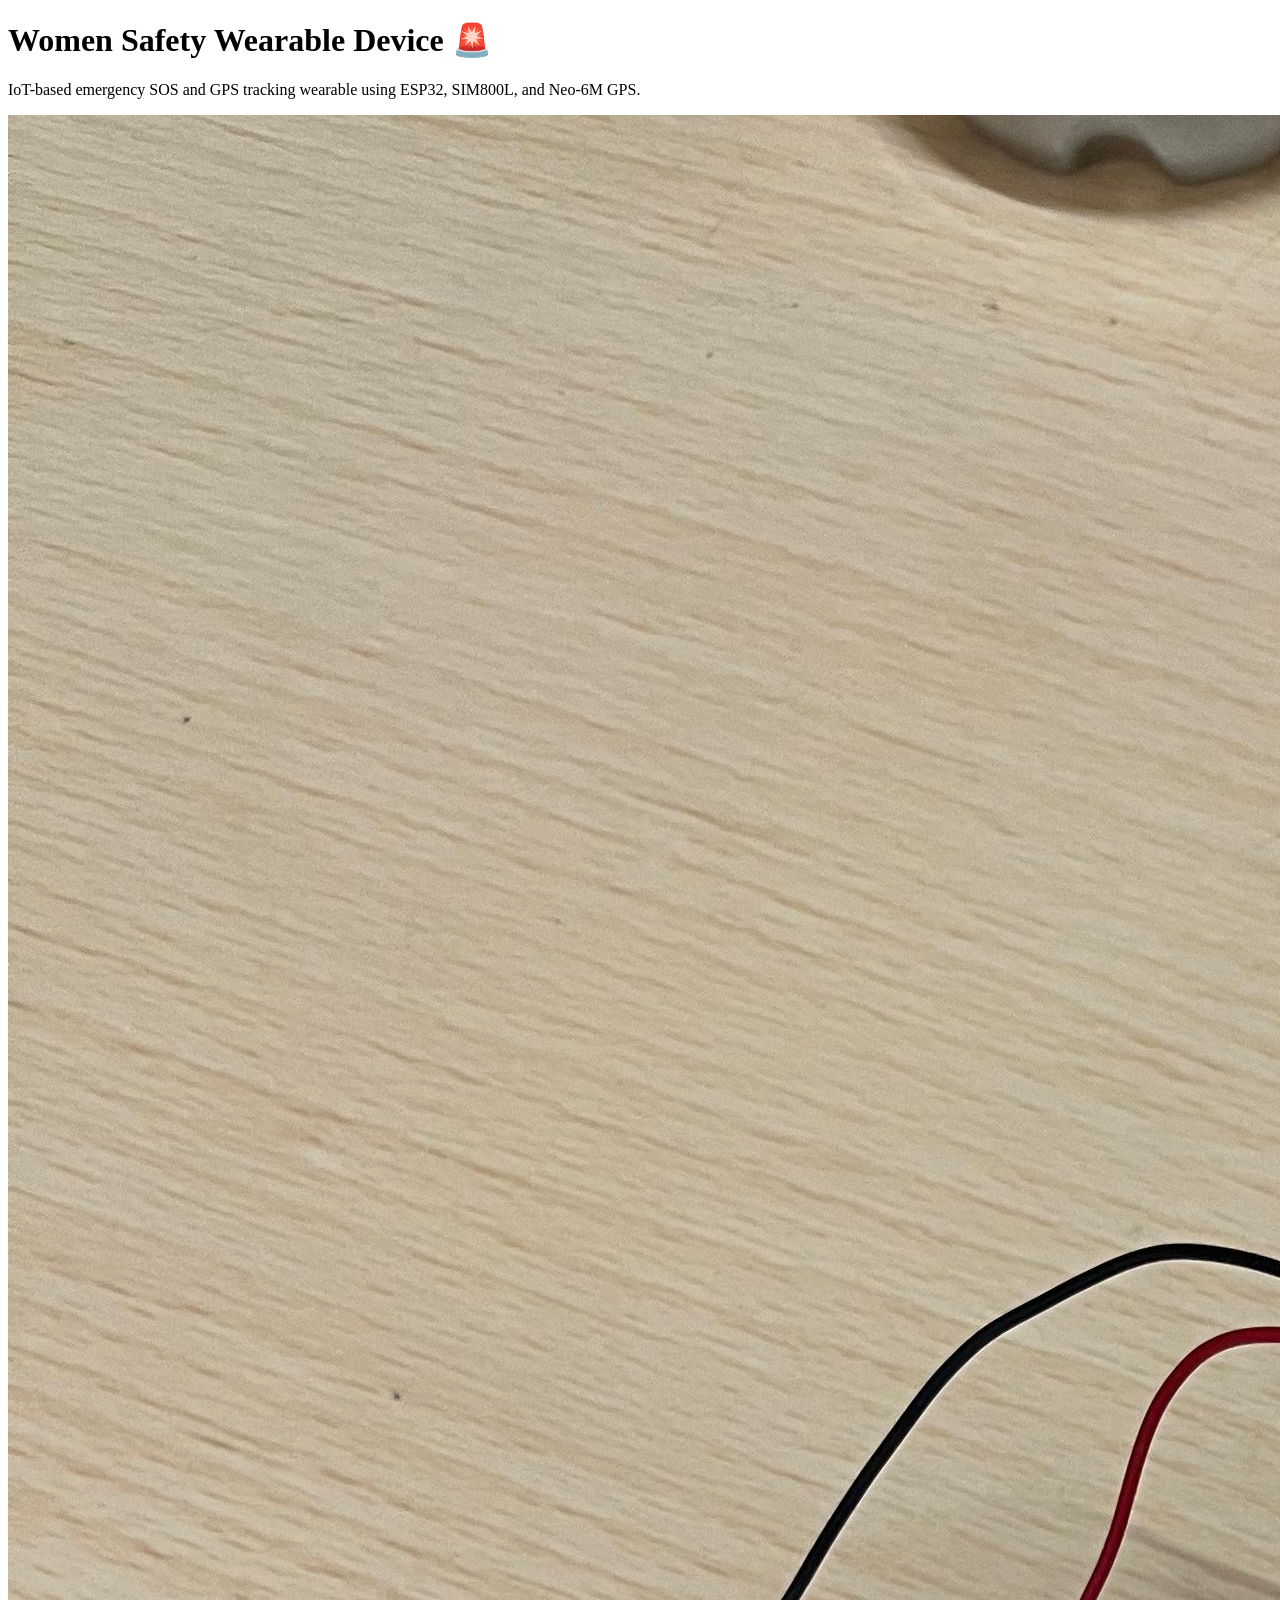
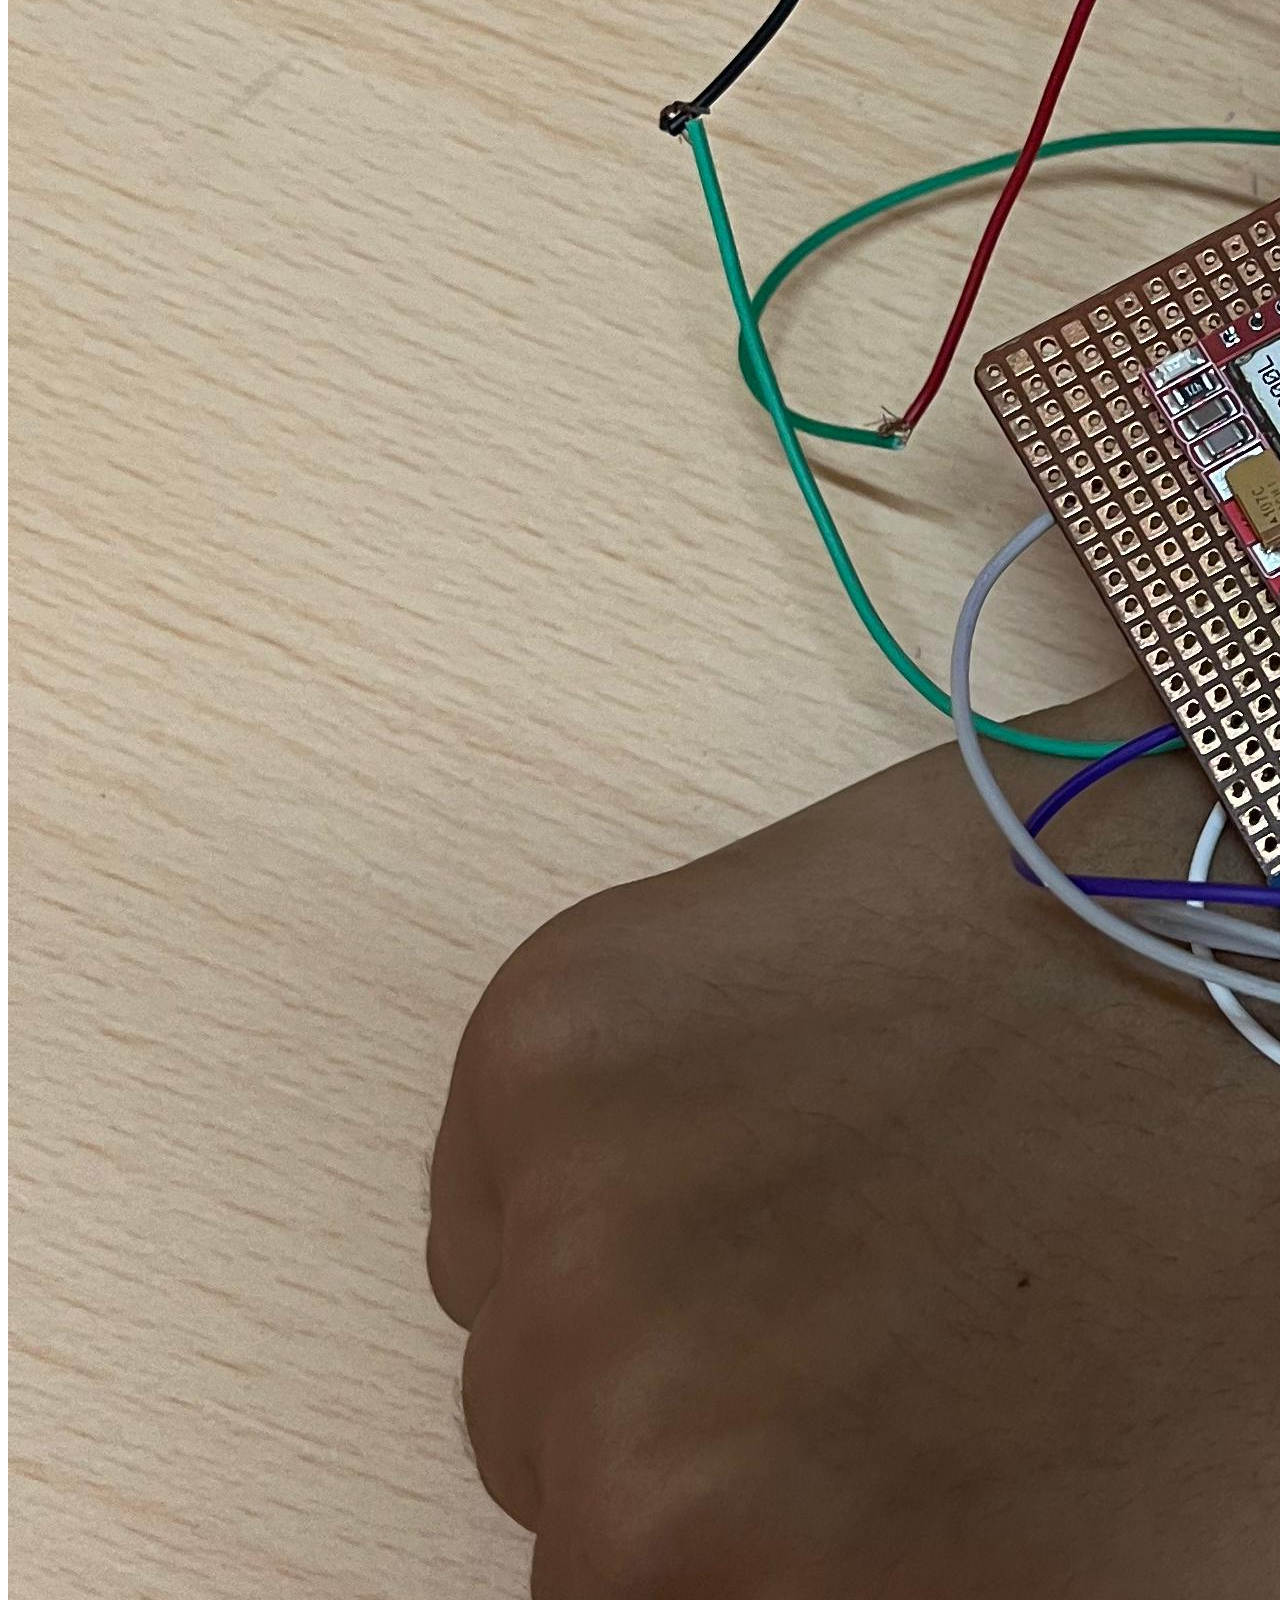
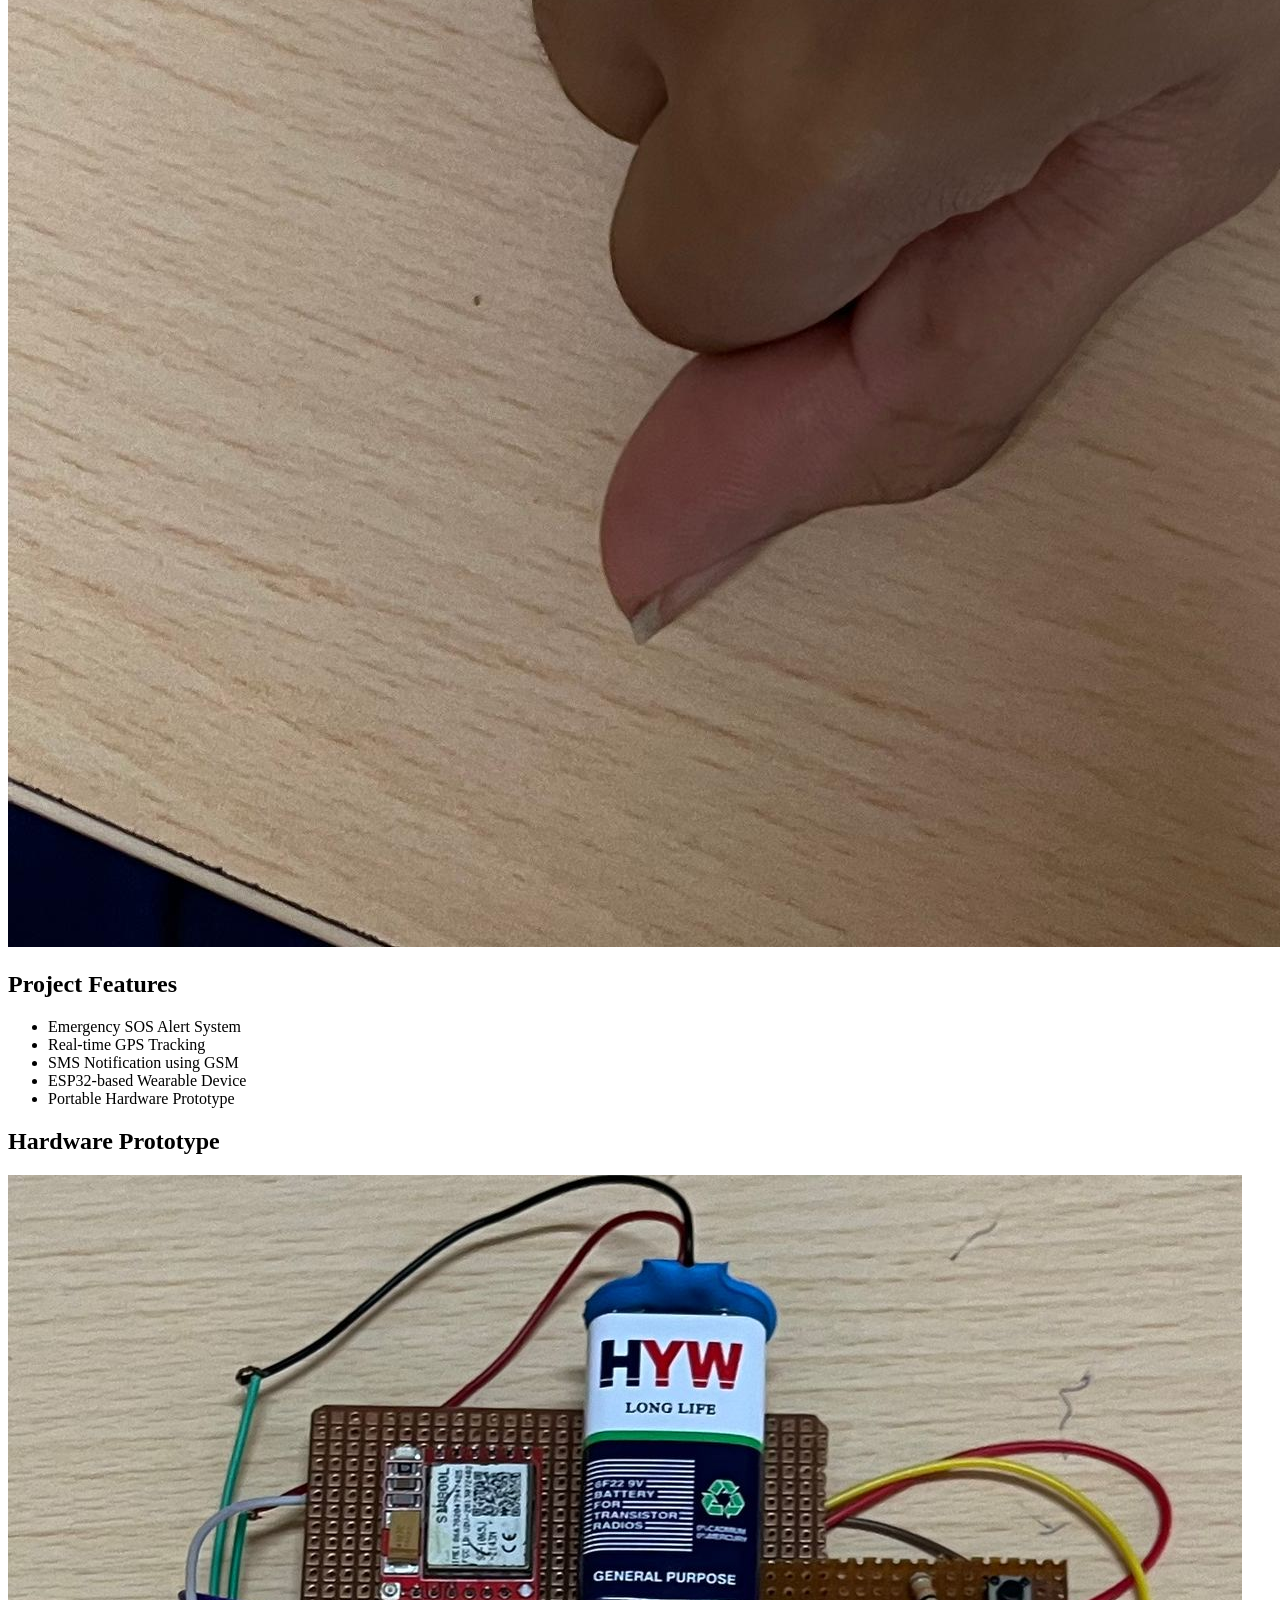
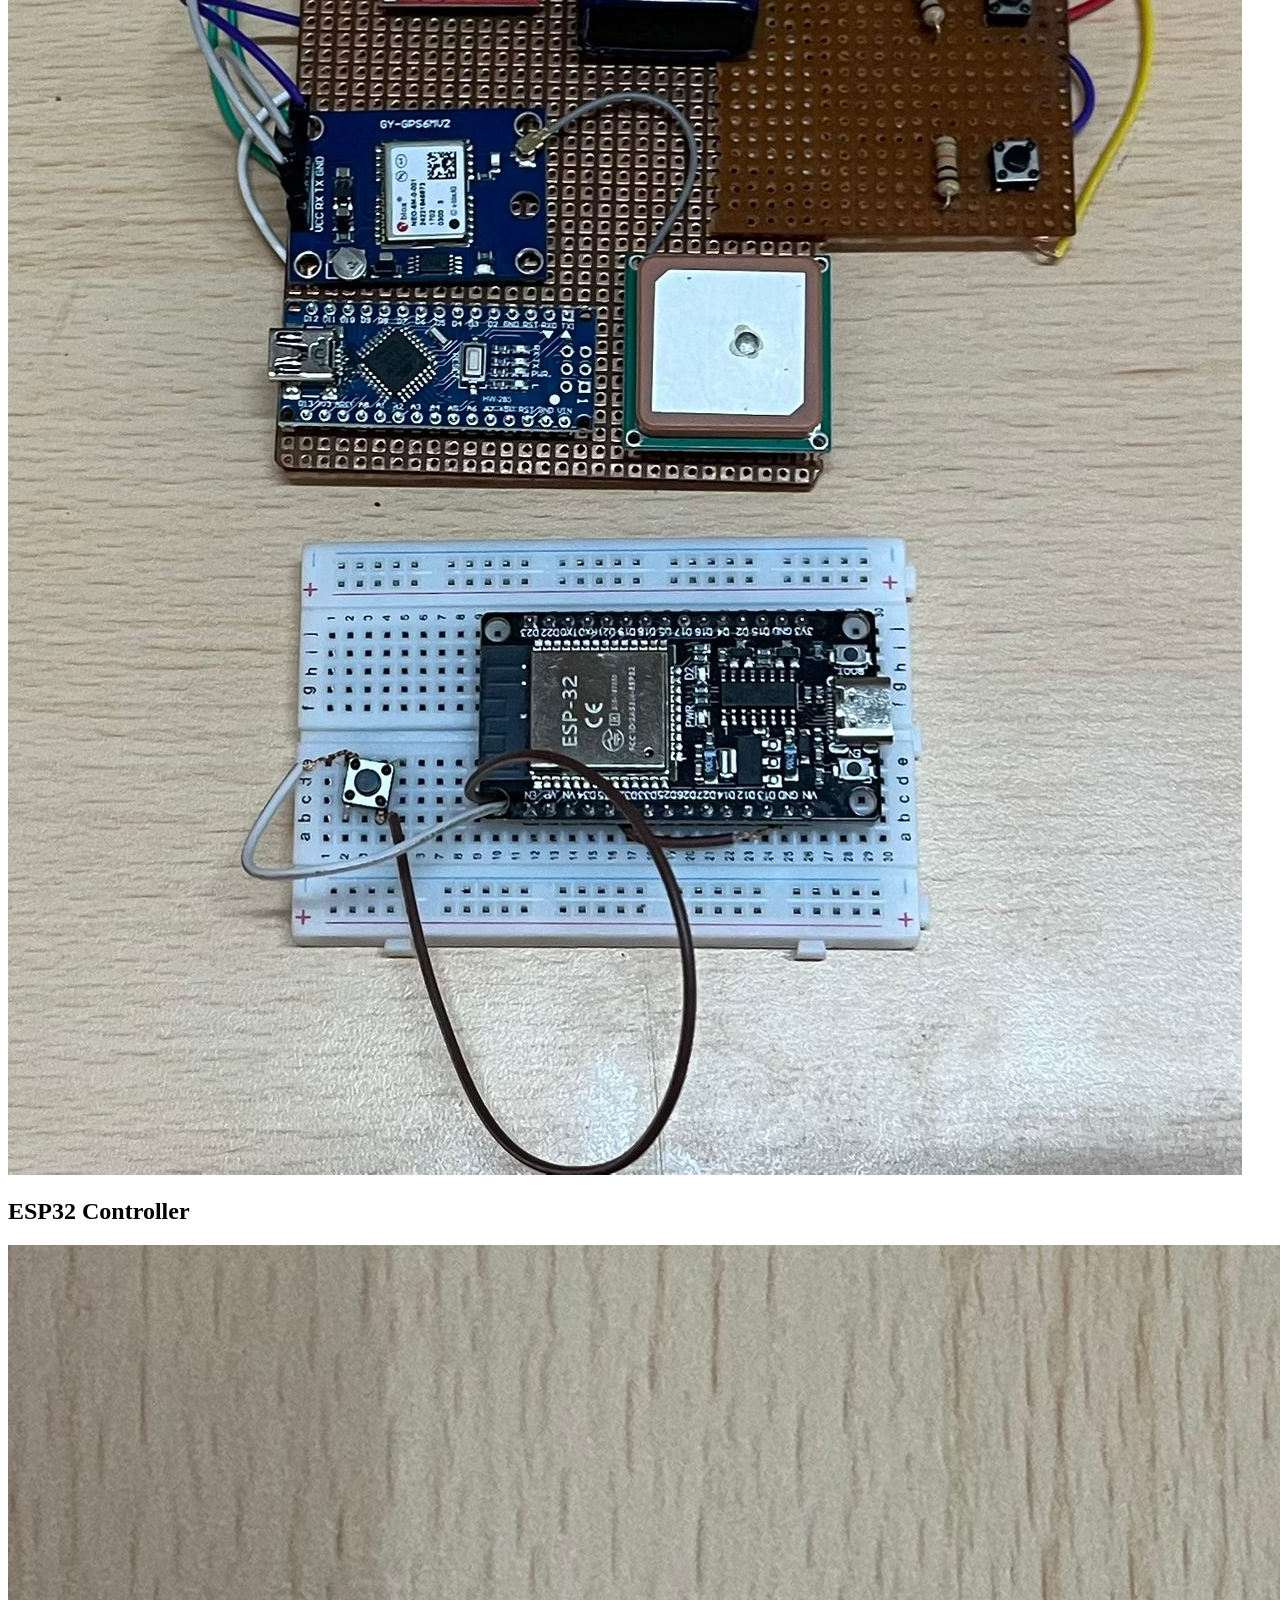
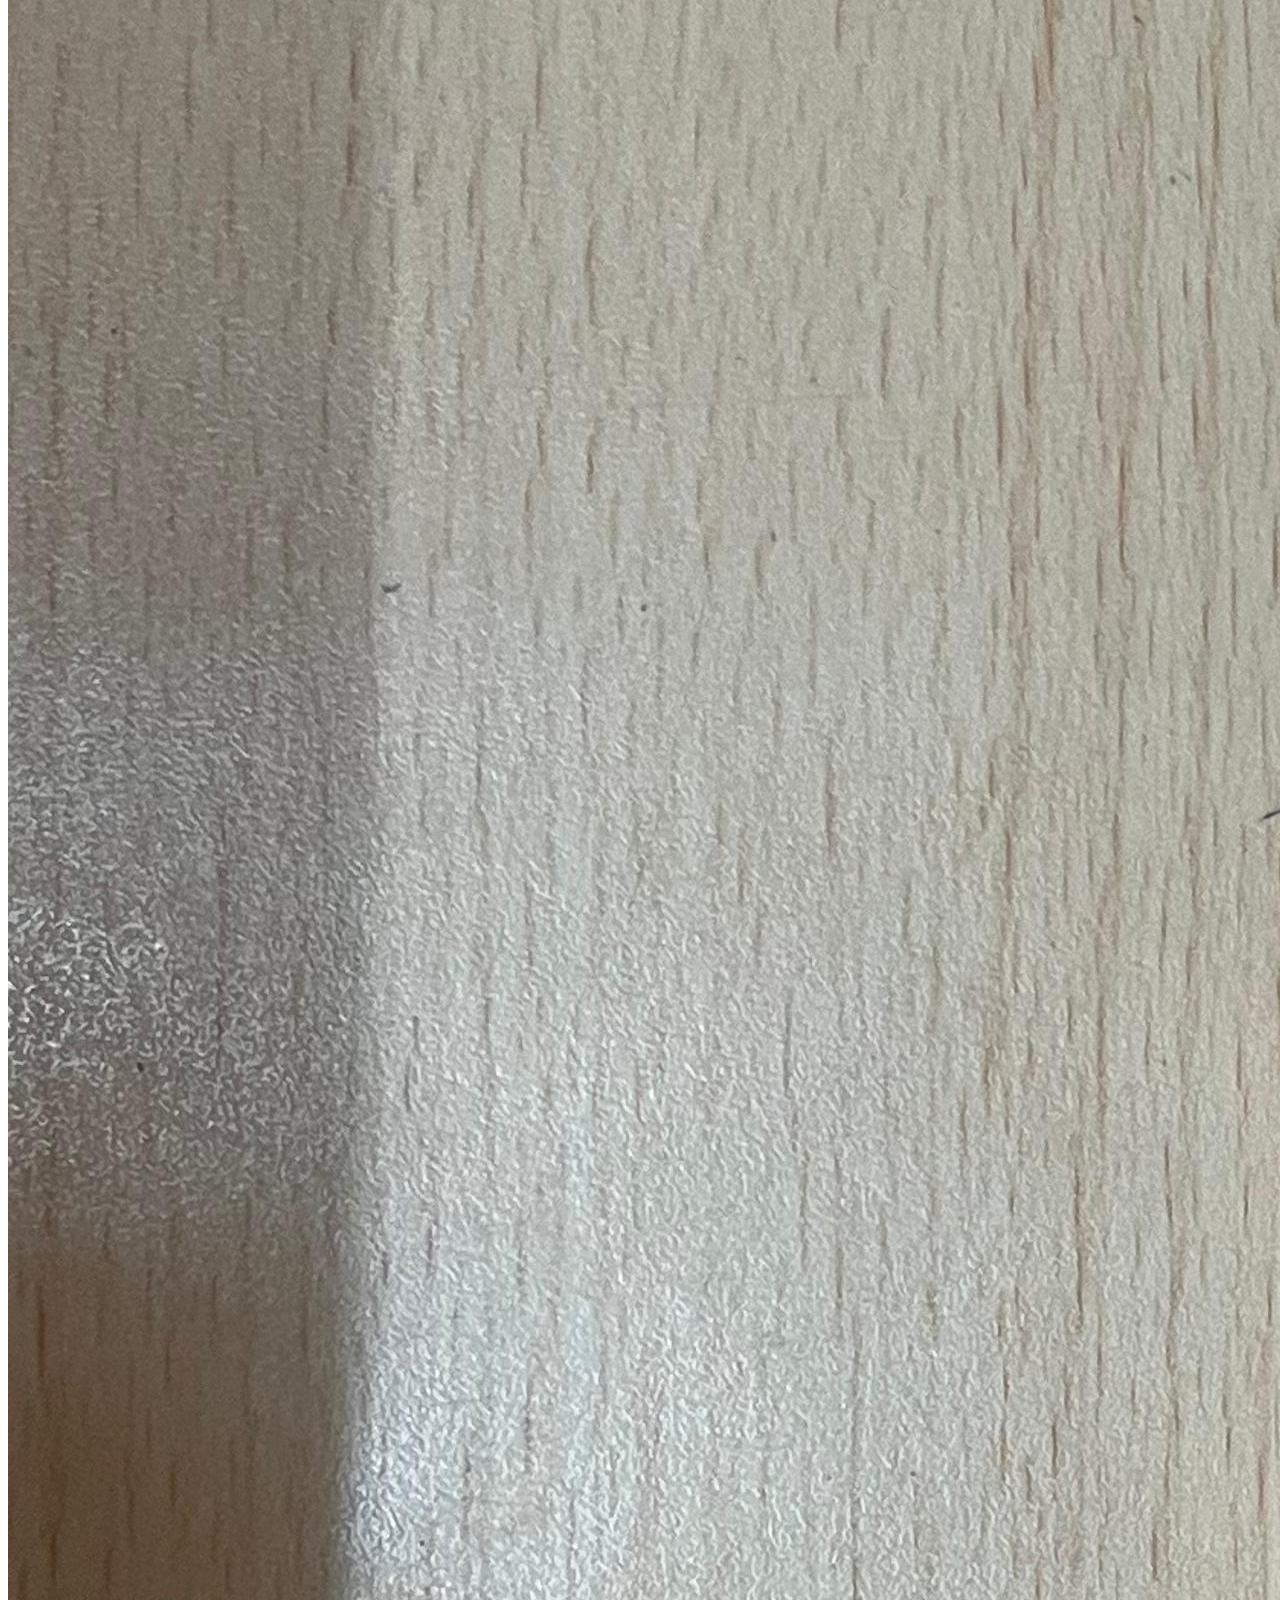
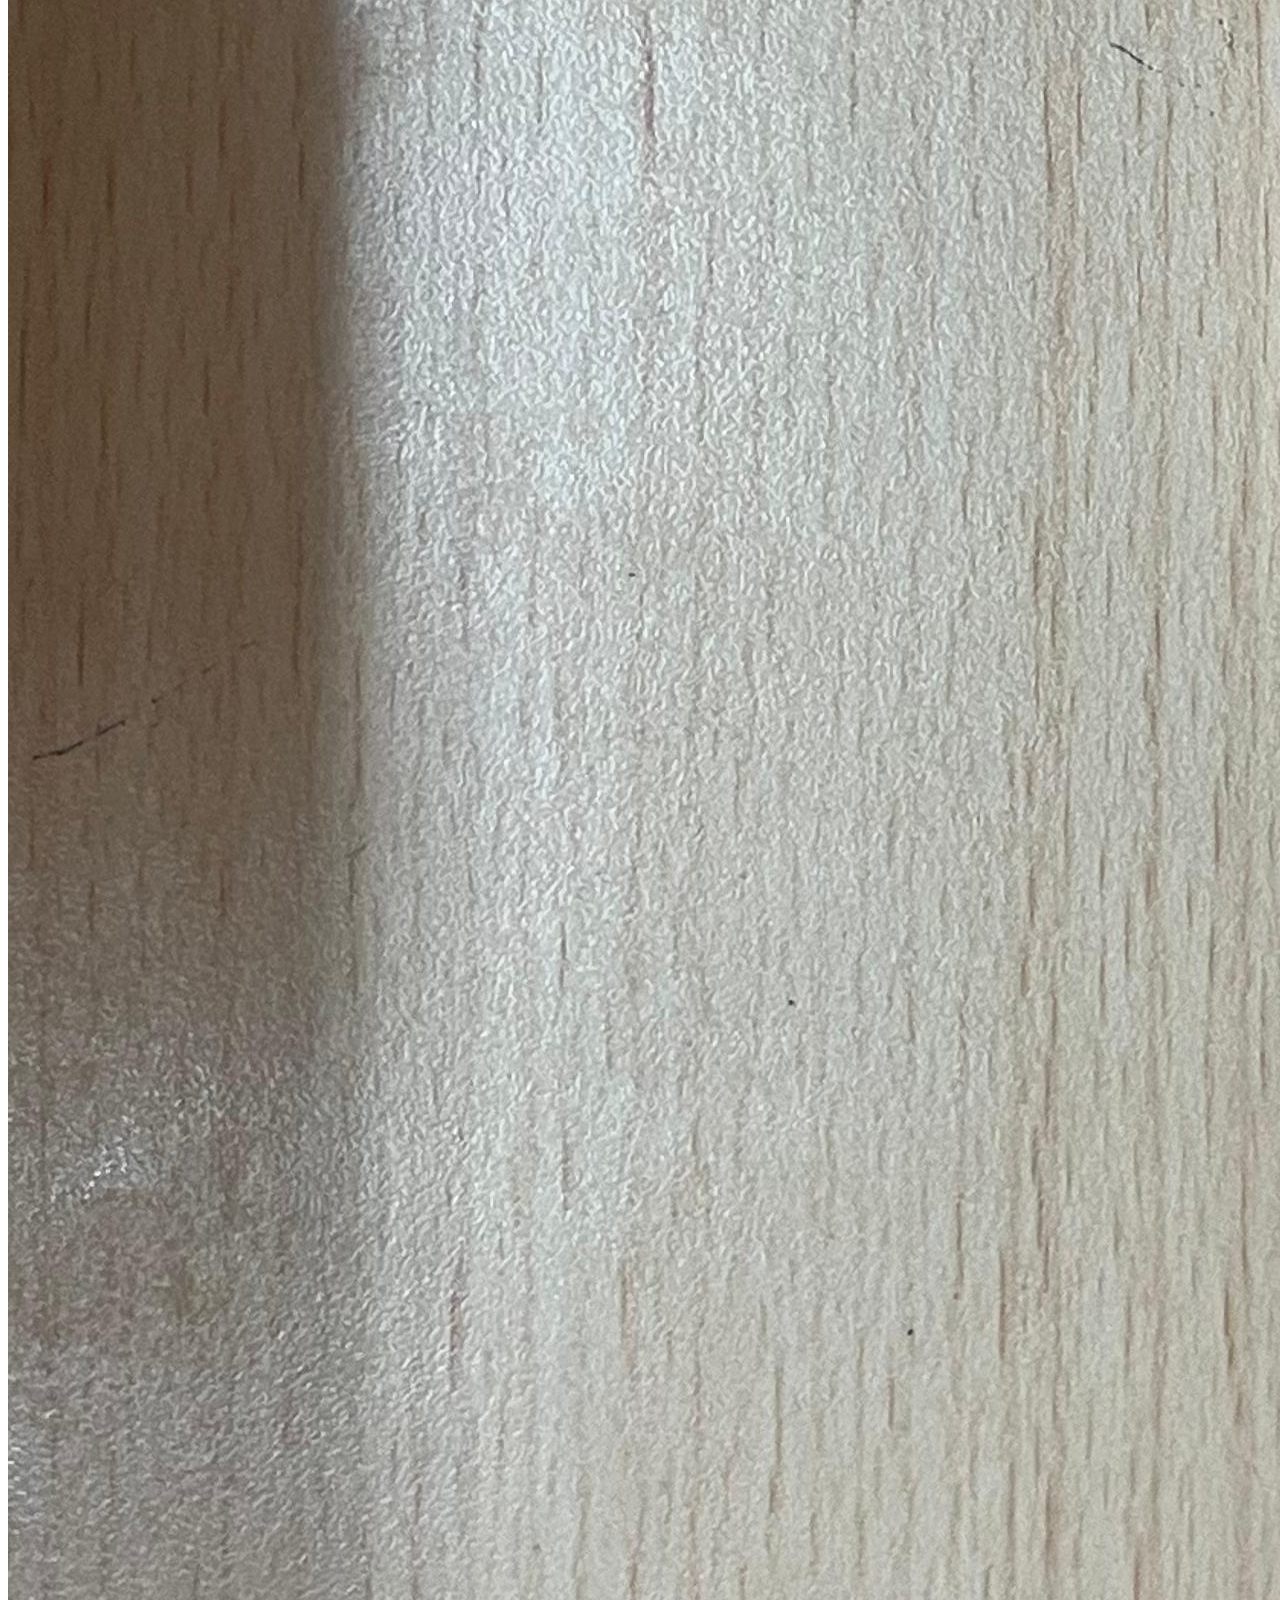
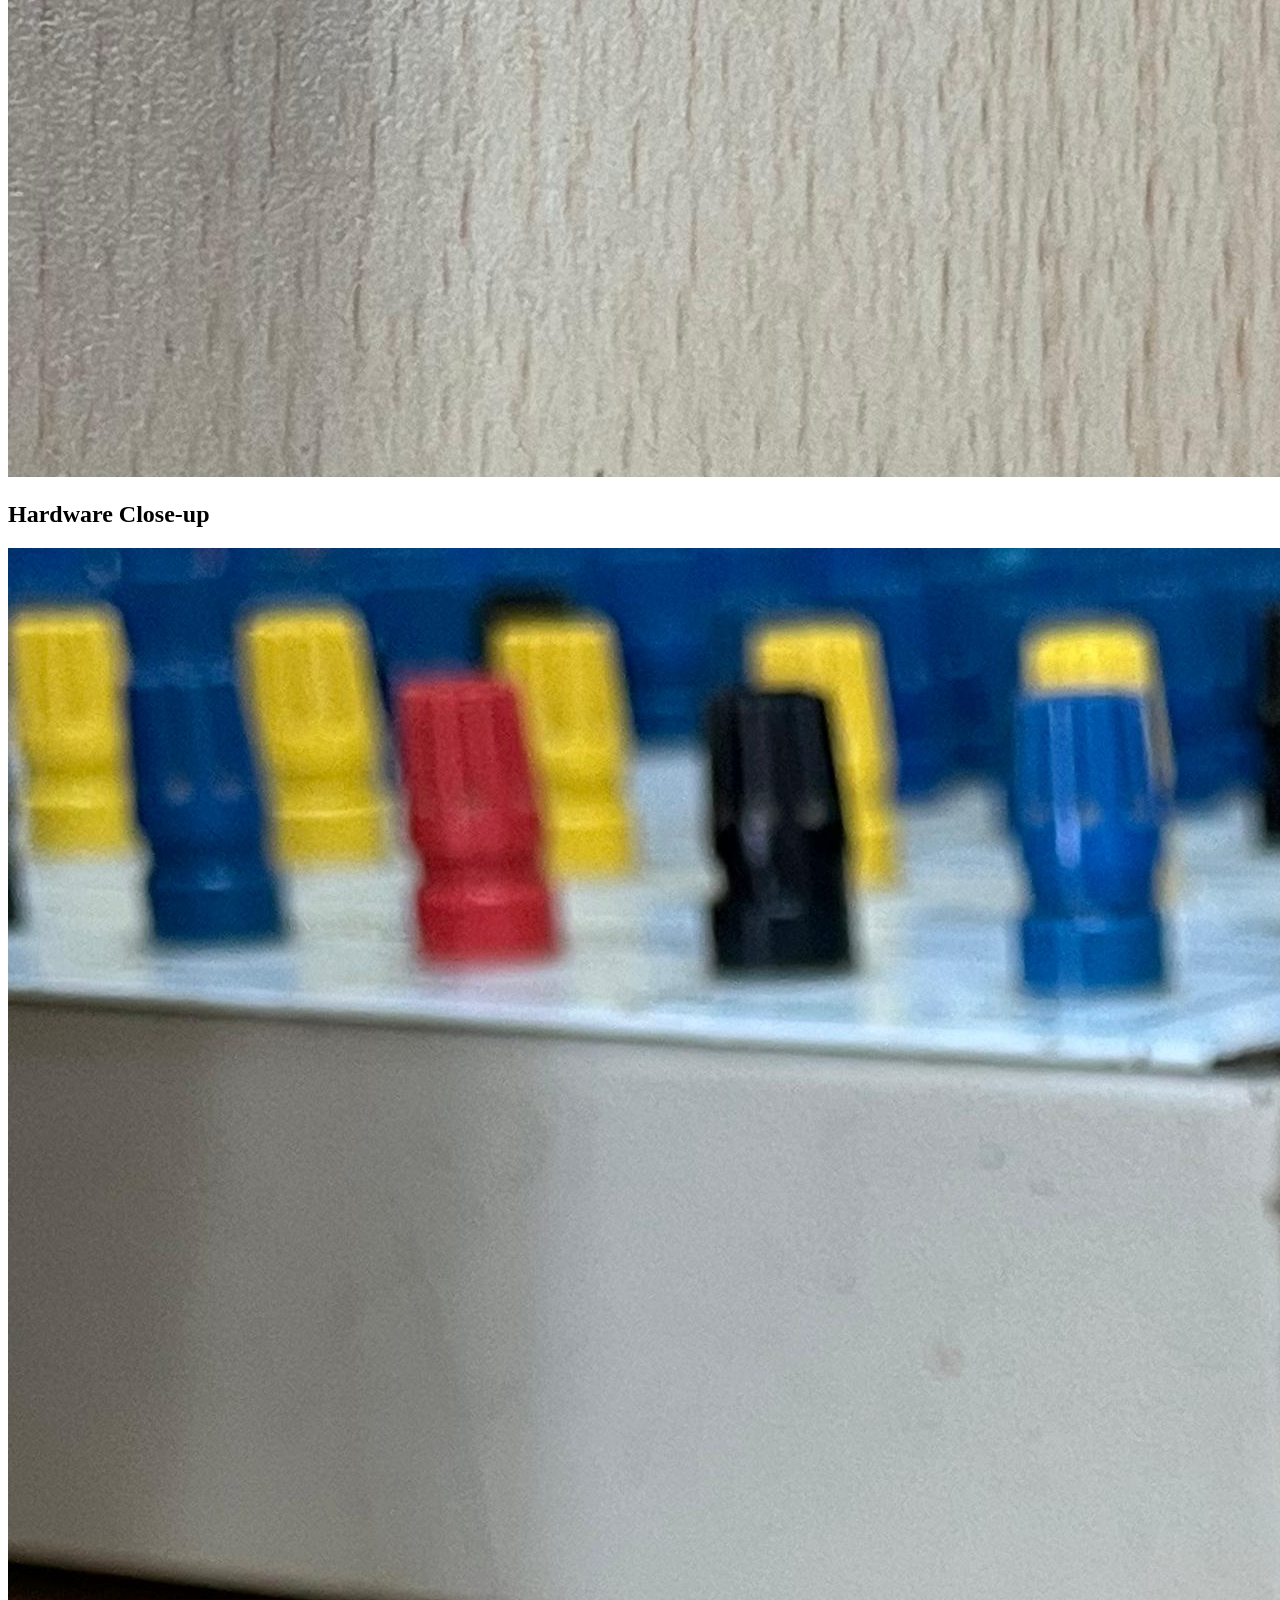
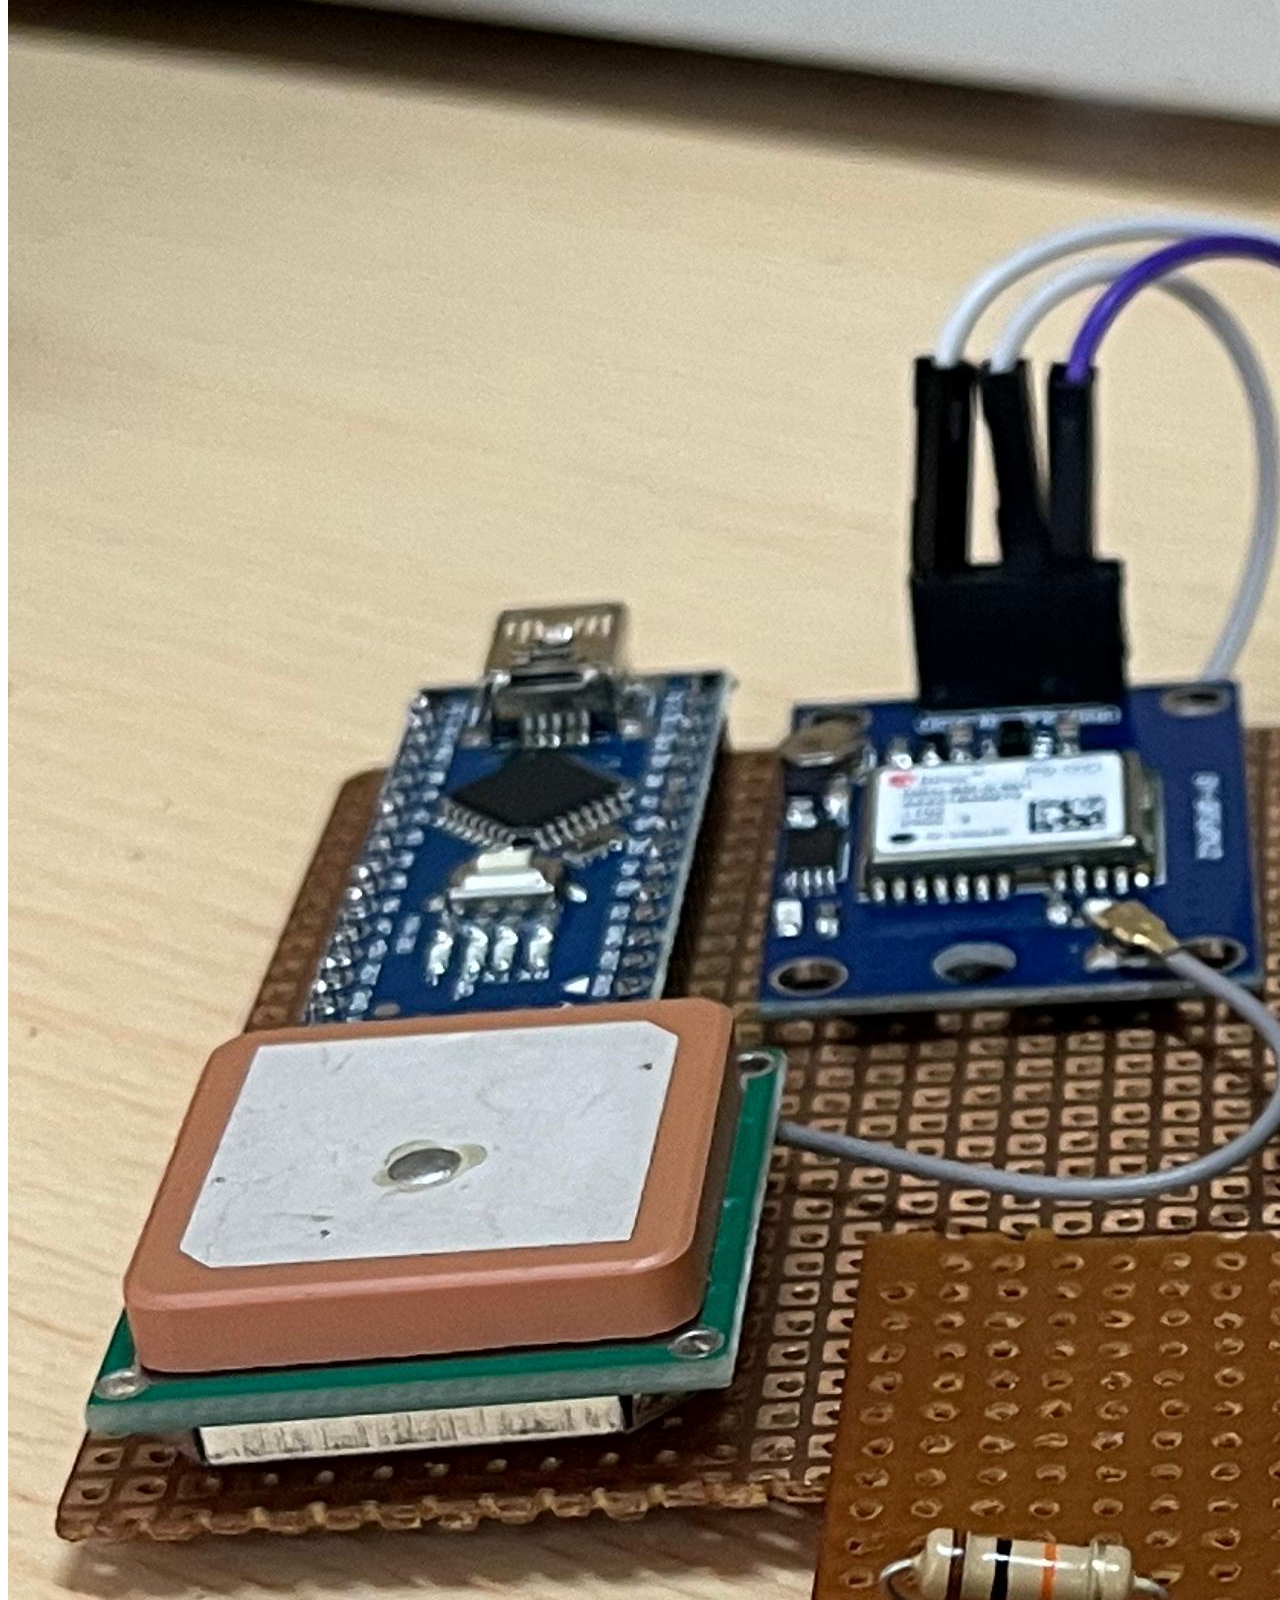
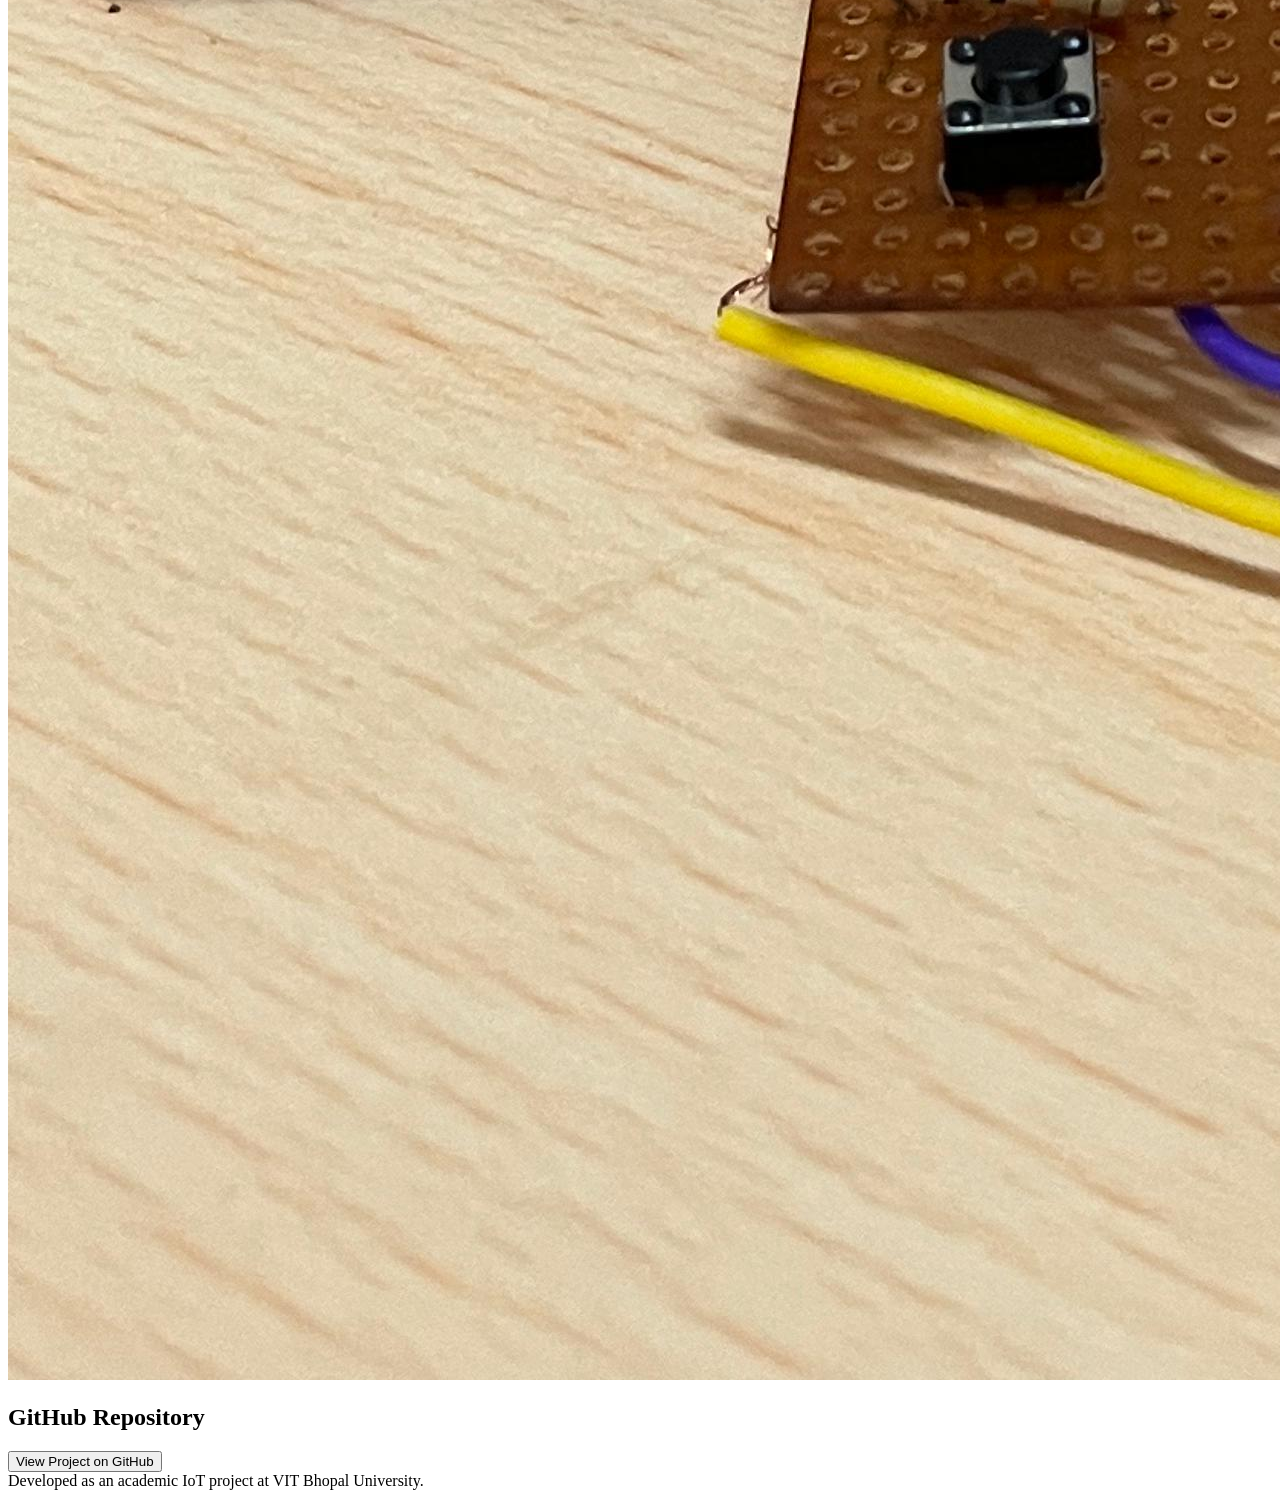
==== index.html @ 58ea4e0d "Rename website/index.html to index.html" ====
<!DOCTYPE html>
<html lang="en">

<head>
    <meta charset="UTF-8">
    <meta name="viewport" content="width=device-width, initial-scale=1.0">
    <title>Women Safety Wearable Device</title>

    <link rel="stylesheet" href="style.css">
</head>

<body>

    <div class="container">

        <h1>Women Safety Wearable Device 🚨</h1>

        <p class="subtitle">
            IoT-based emergency SOS and GPS tracking wearable using ESP32,
            SIM800L, and Neo-6M GPS.
        </p>

        <img src="../images/wearable-demo.jpeg" class="hero-image">

        <h2>Project Features</h2>

        <ul>
            <li>Emergency SOS Alert System</li>
            <li>Real-time GPS Tracking</li>
            <li>SMS Notification using GSM</li>
            <li>ESP32-based Wearable Device</li>
            <li>Portable Hardware Prototype</li>
        </ul>

        <h2>Hardware Prototype</h2>

        <img src="../images/full-system.jpeg" class="project-image">

        <h2>ESP32 Controller</h2>

        <img src="../images/esp32-prototype.jpeg" class="project-image">

        <h2>Hardware Close-up</h2>

        <img src="../images/hardware-closeup.jpeg" class="project-image">

        <h2>GitHub Repository</h2>

        <a href="https://github.com/diyasharma22/women-safety-wearable-device" target="_blank">
            <button>
                View Project on GitHub
            </button>
        </a>

        <footer>
            Developed as an academic IoT project at VIT Bhopal University.
        </footer>

    </div>

</body>

</html>
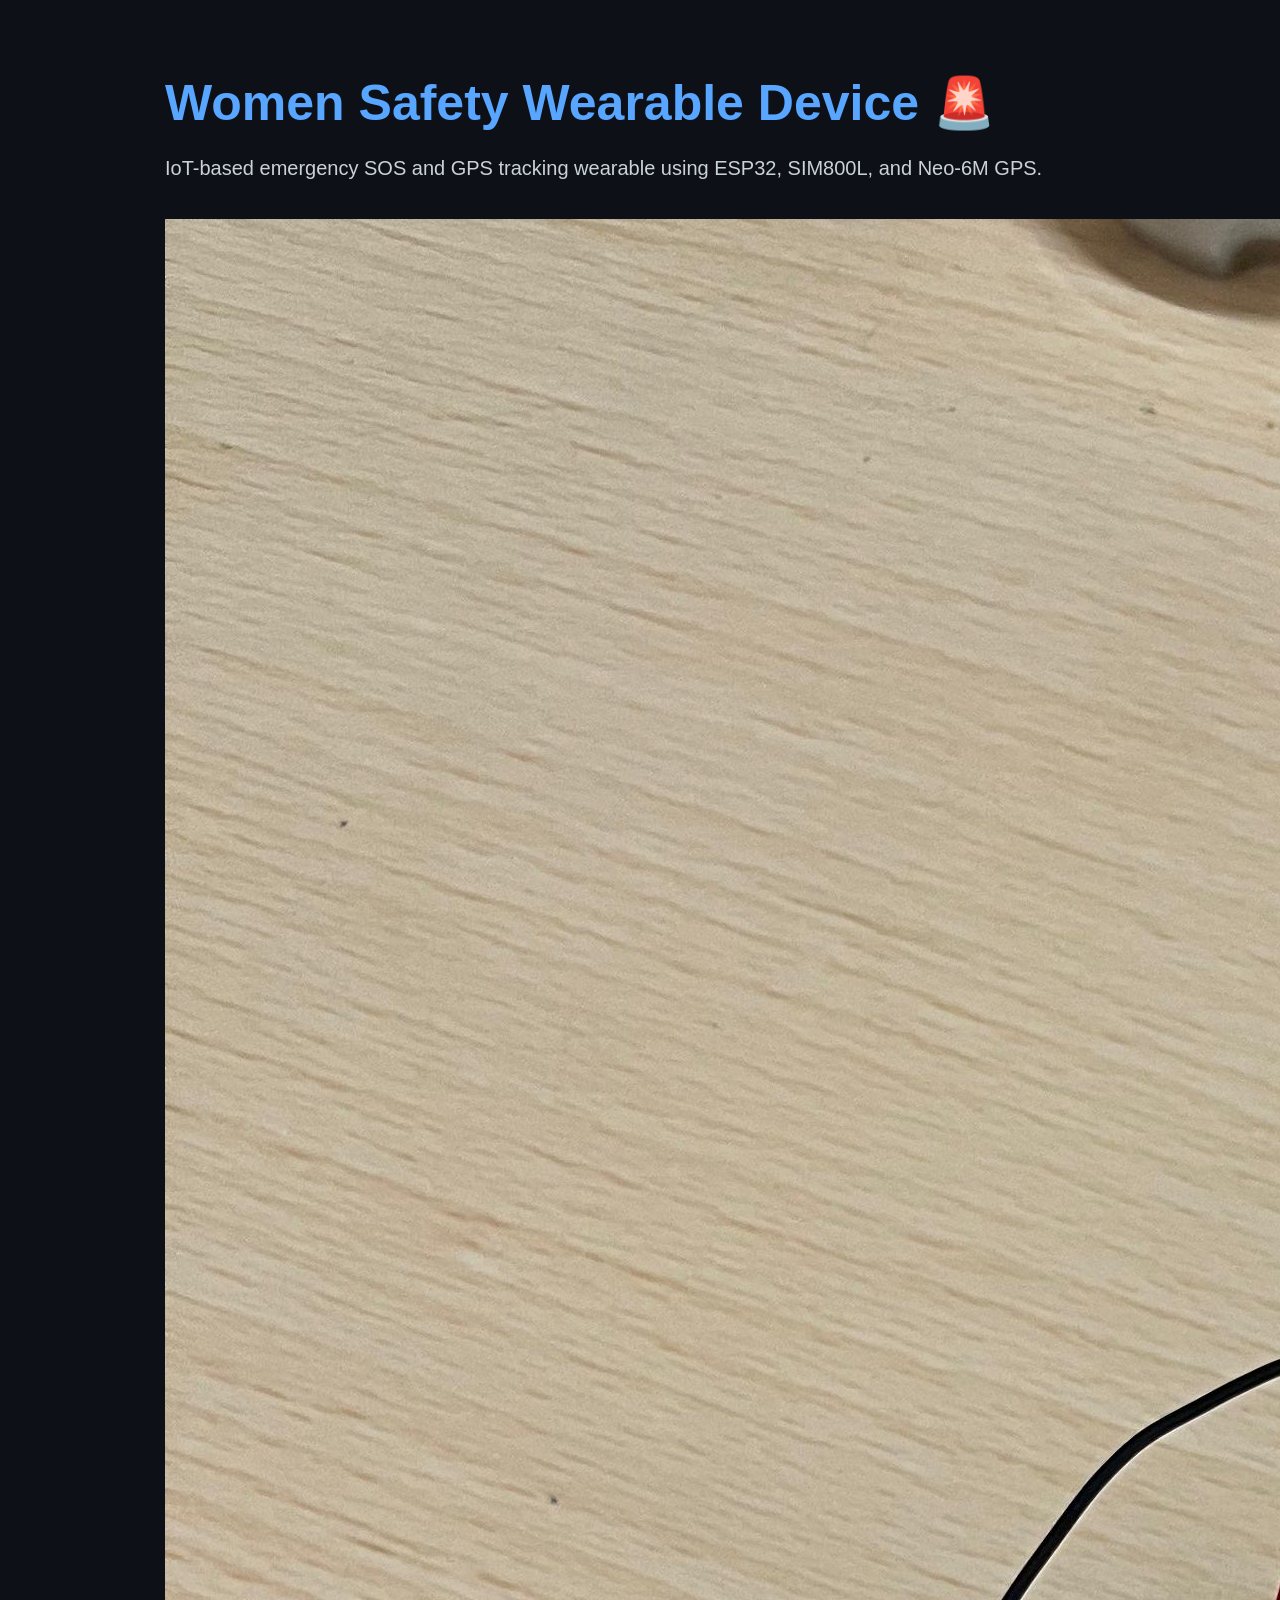
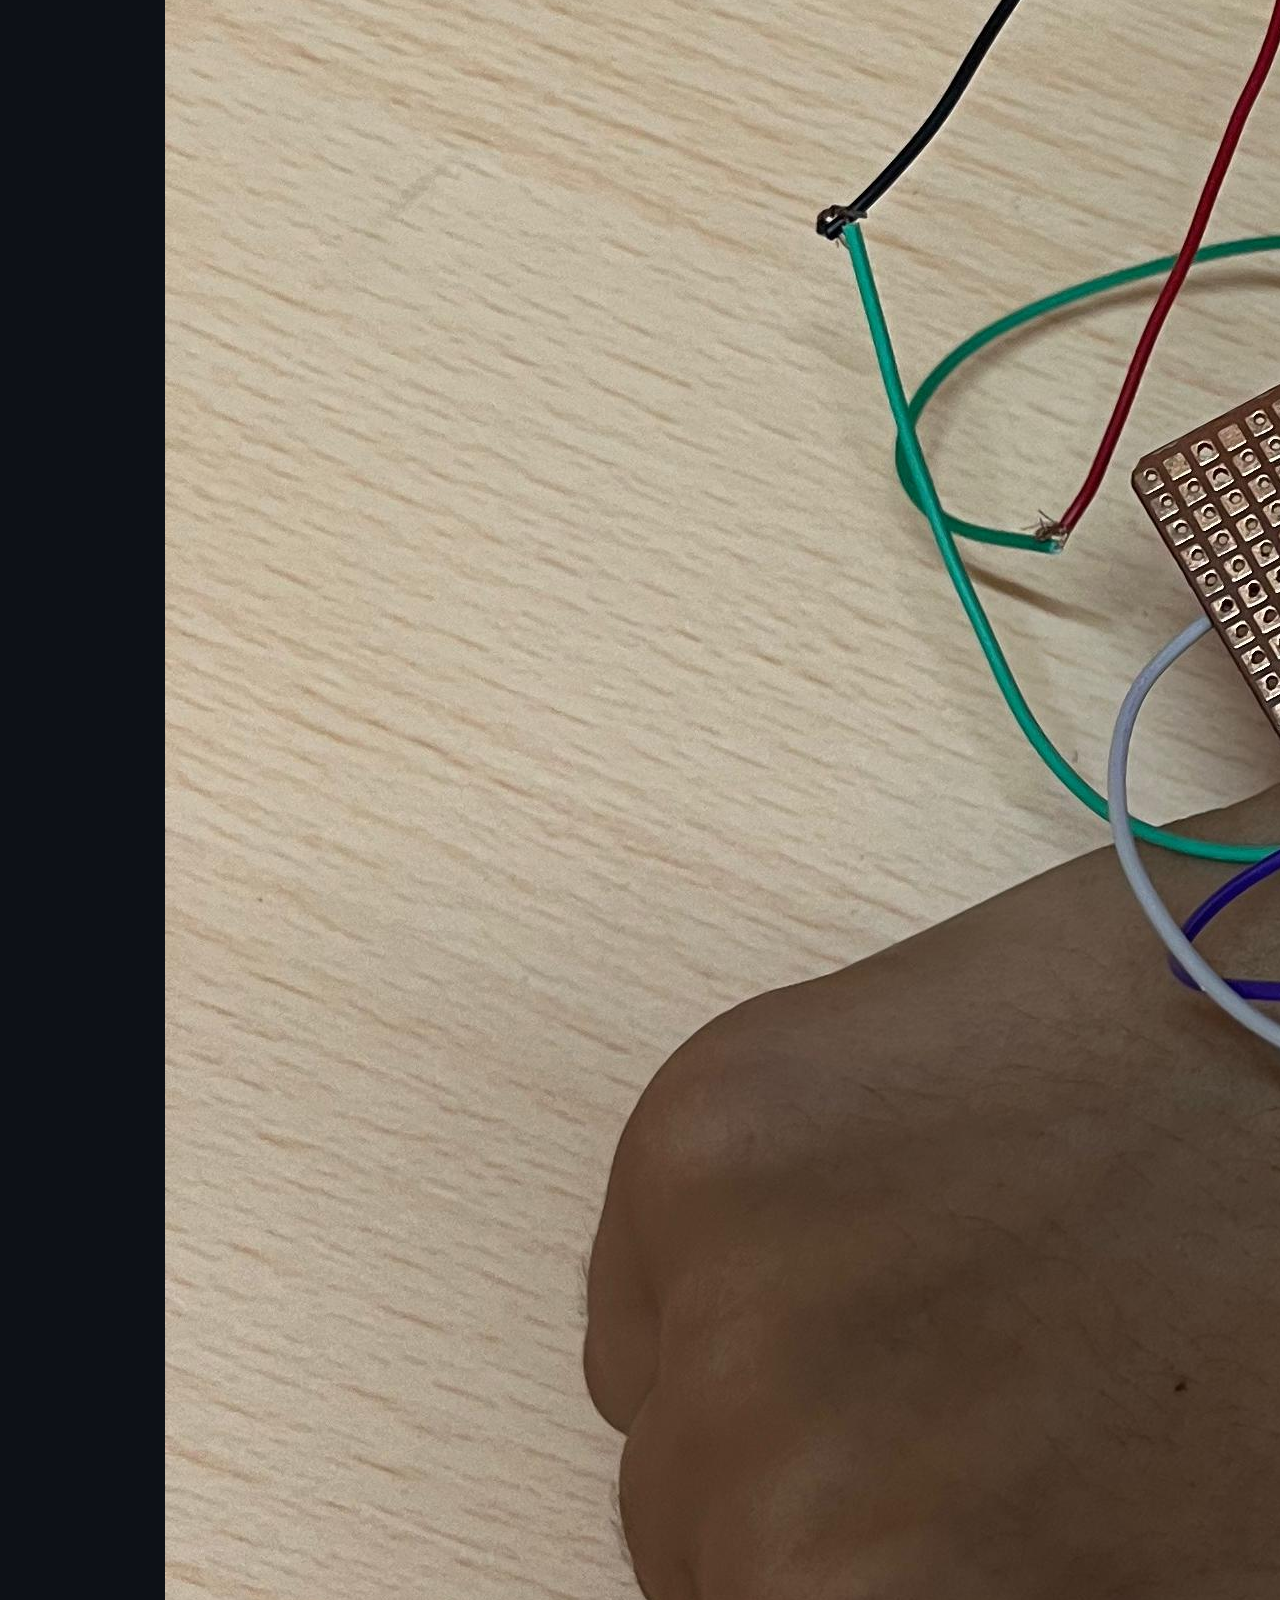
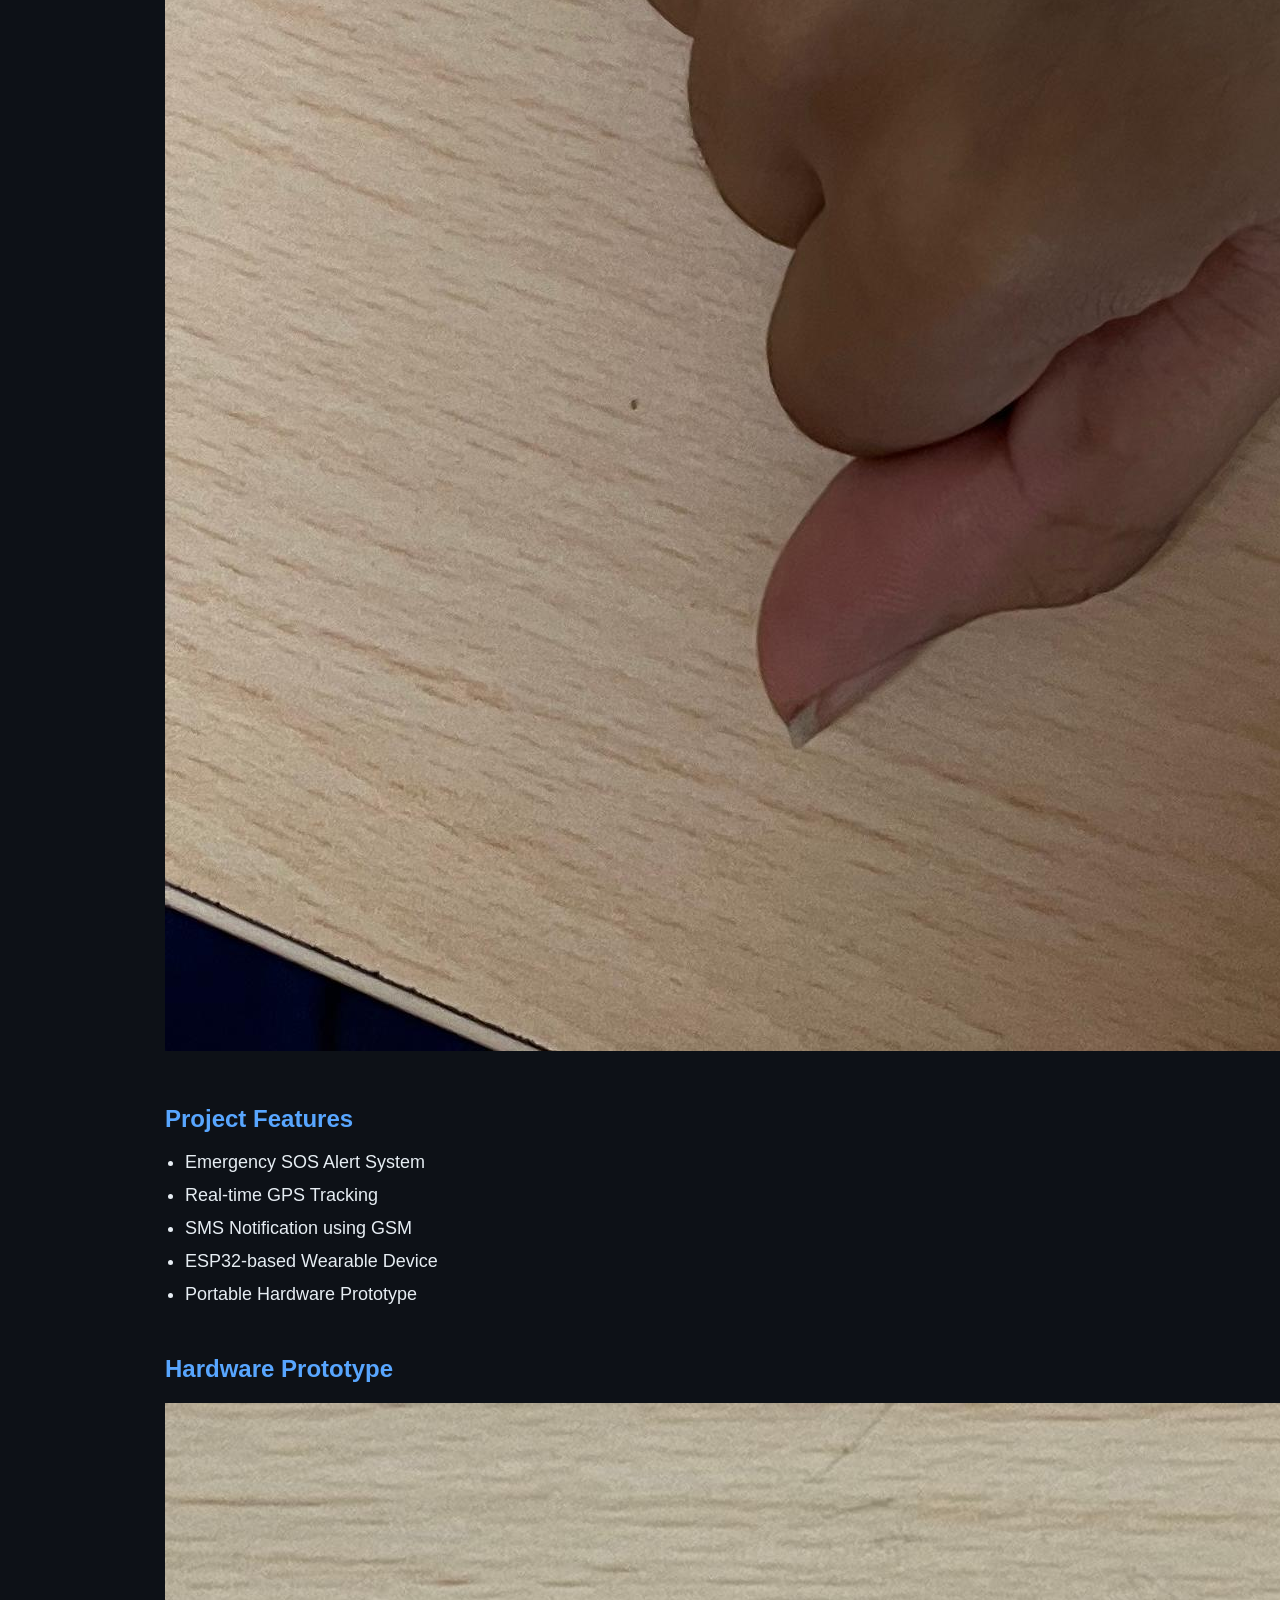
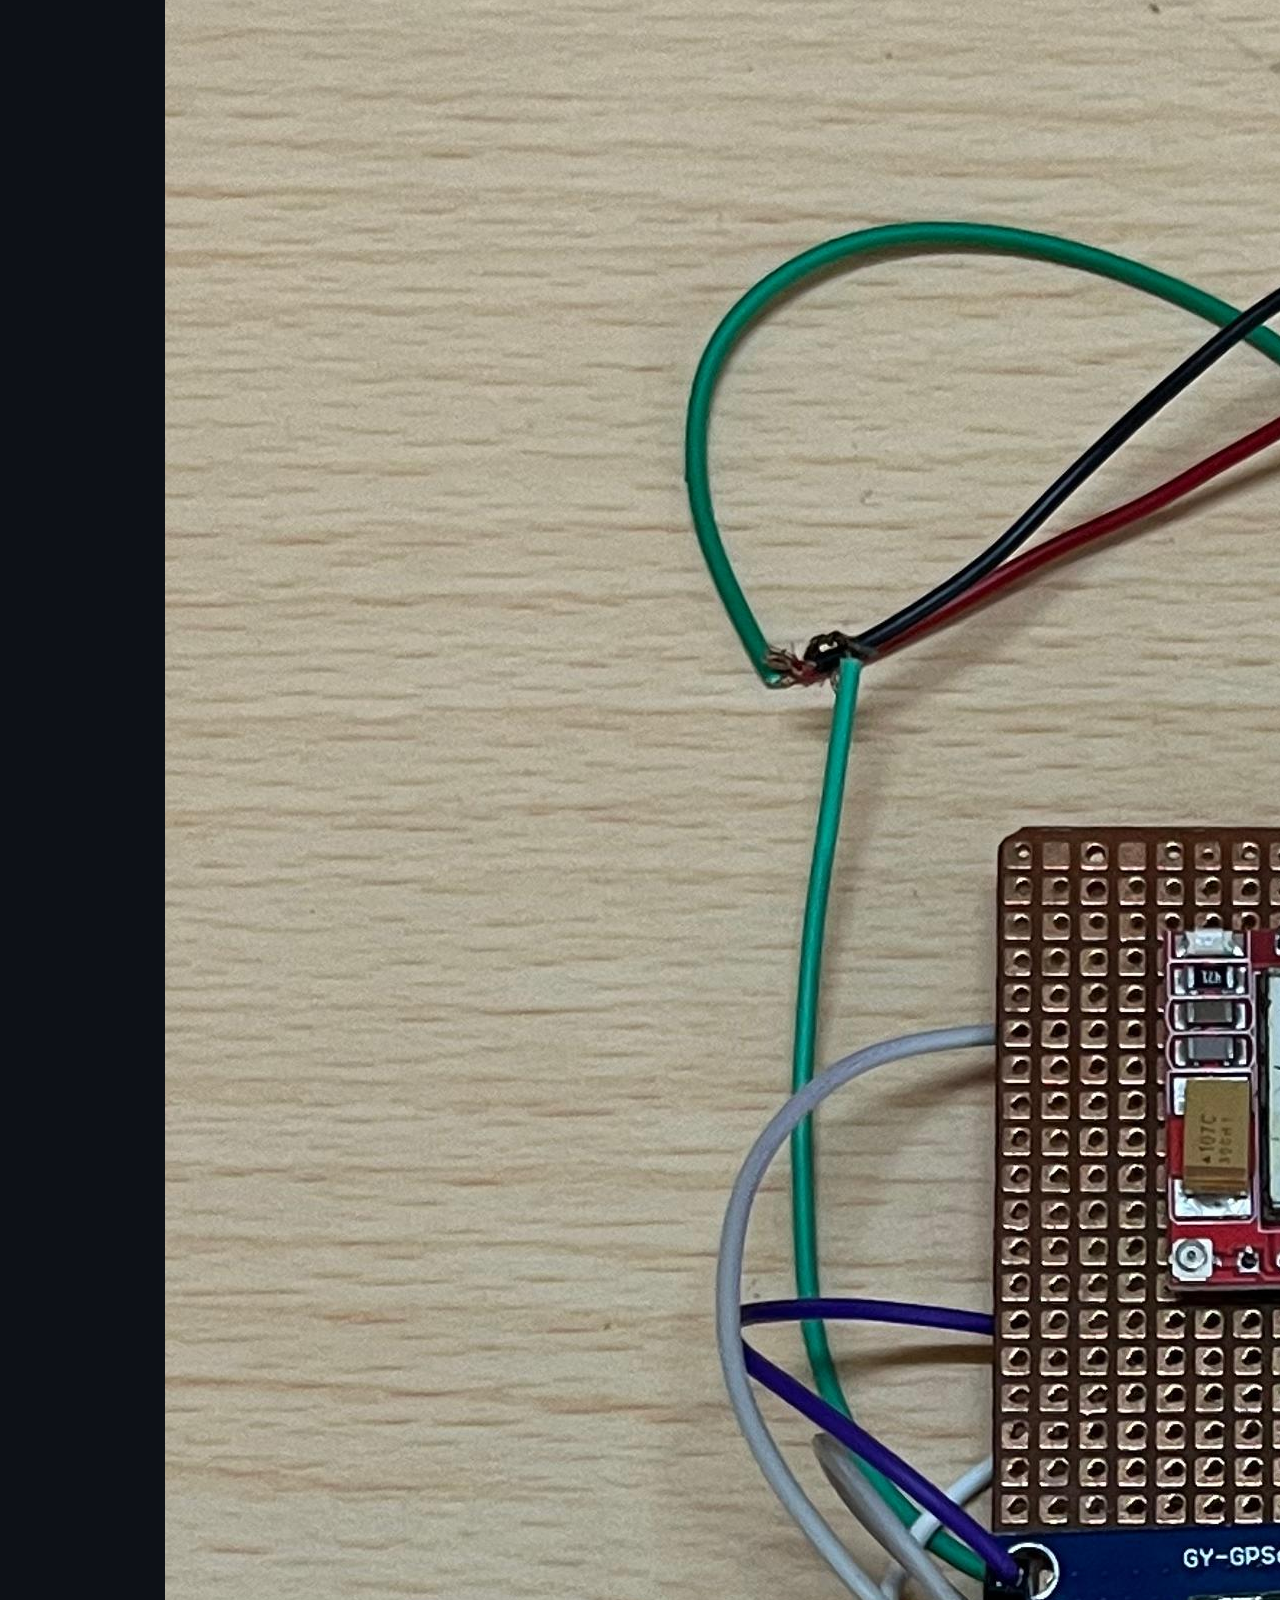
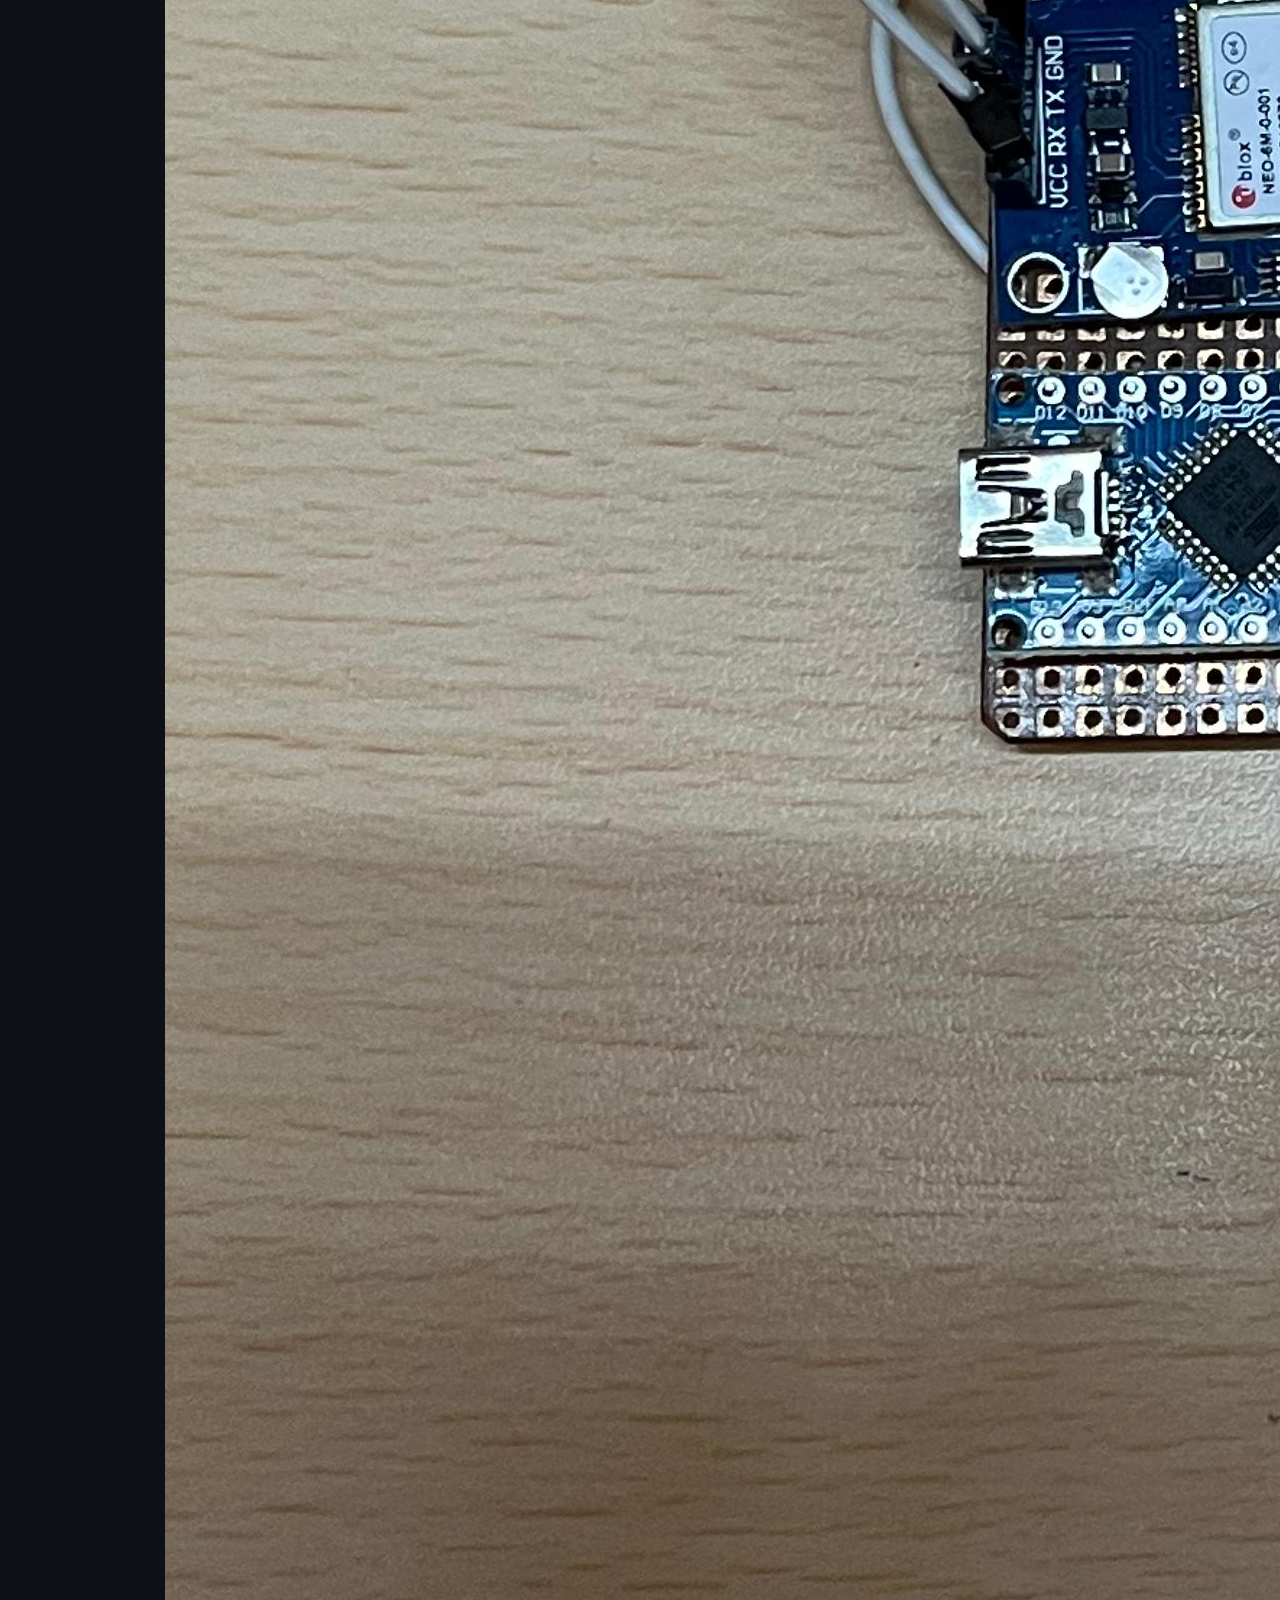
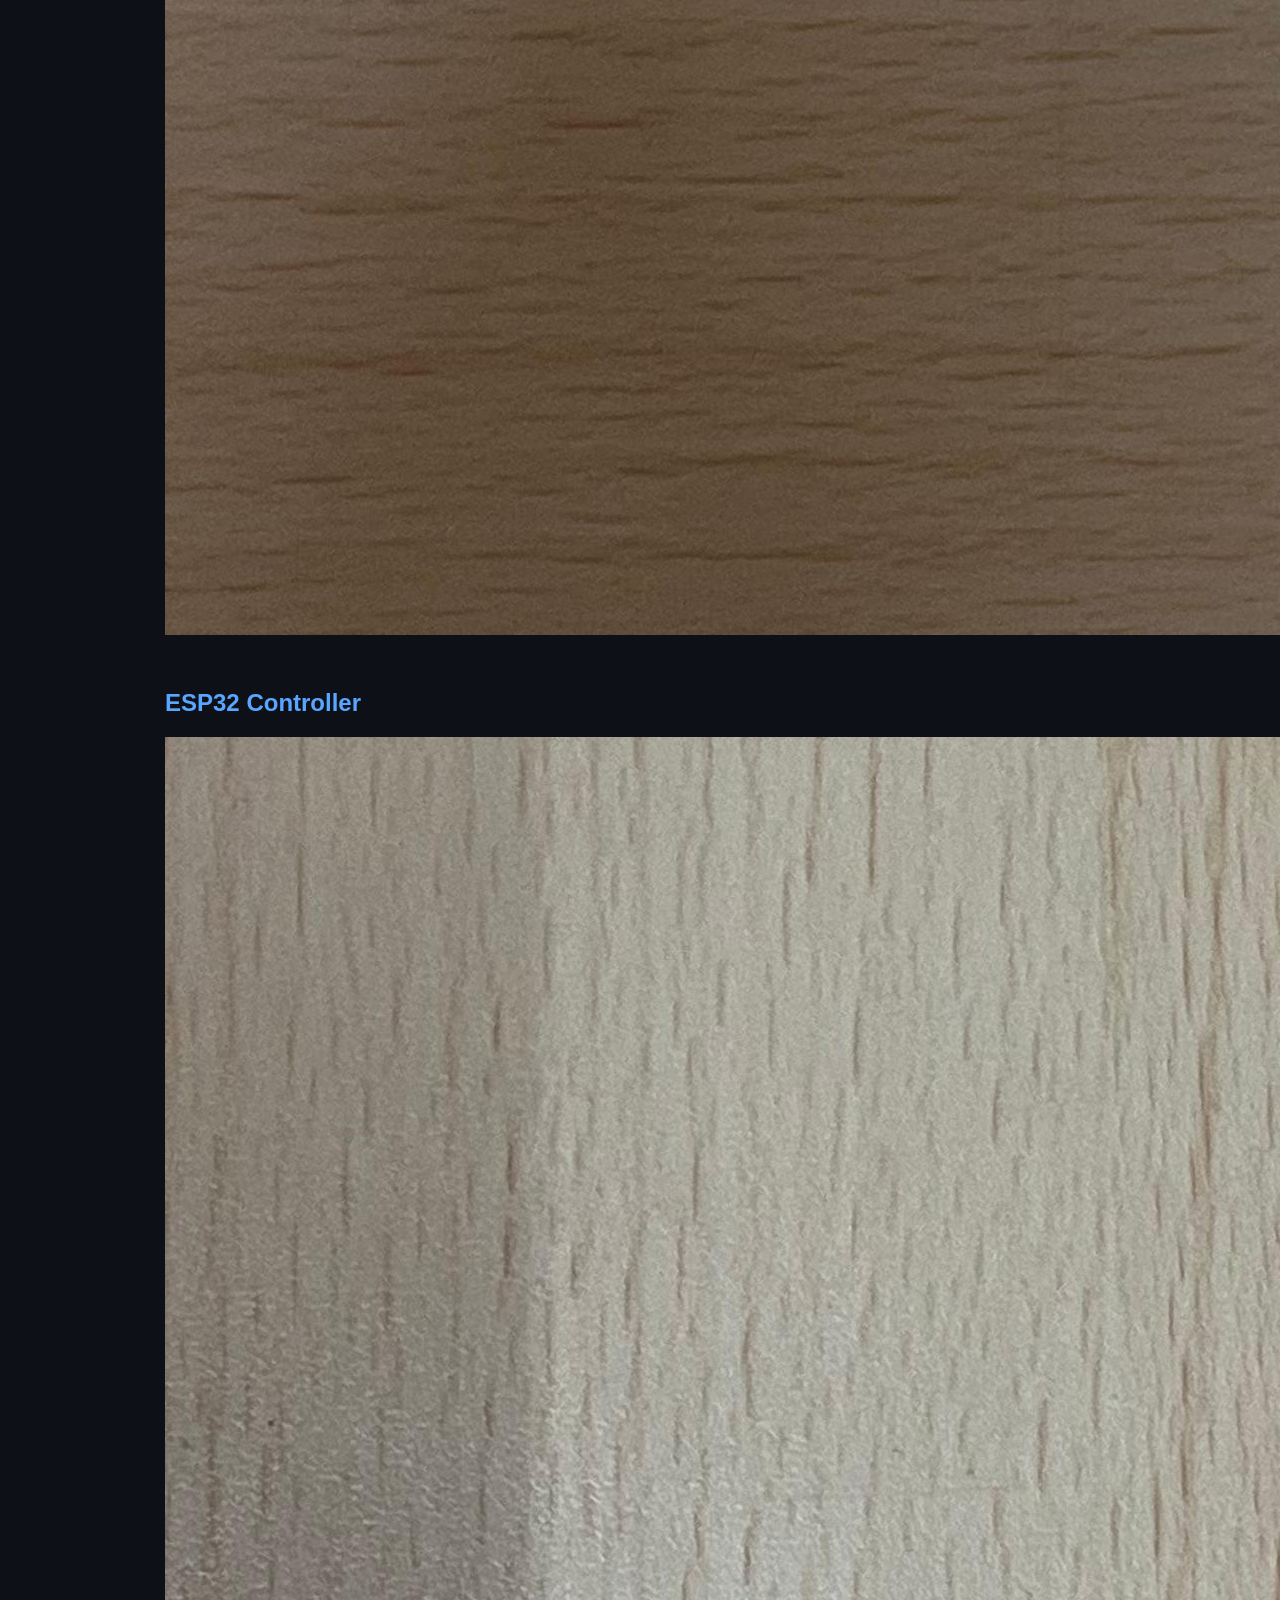
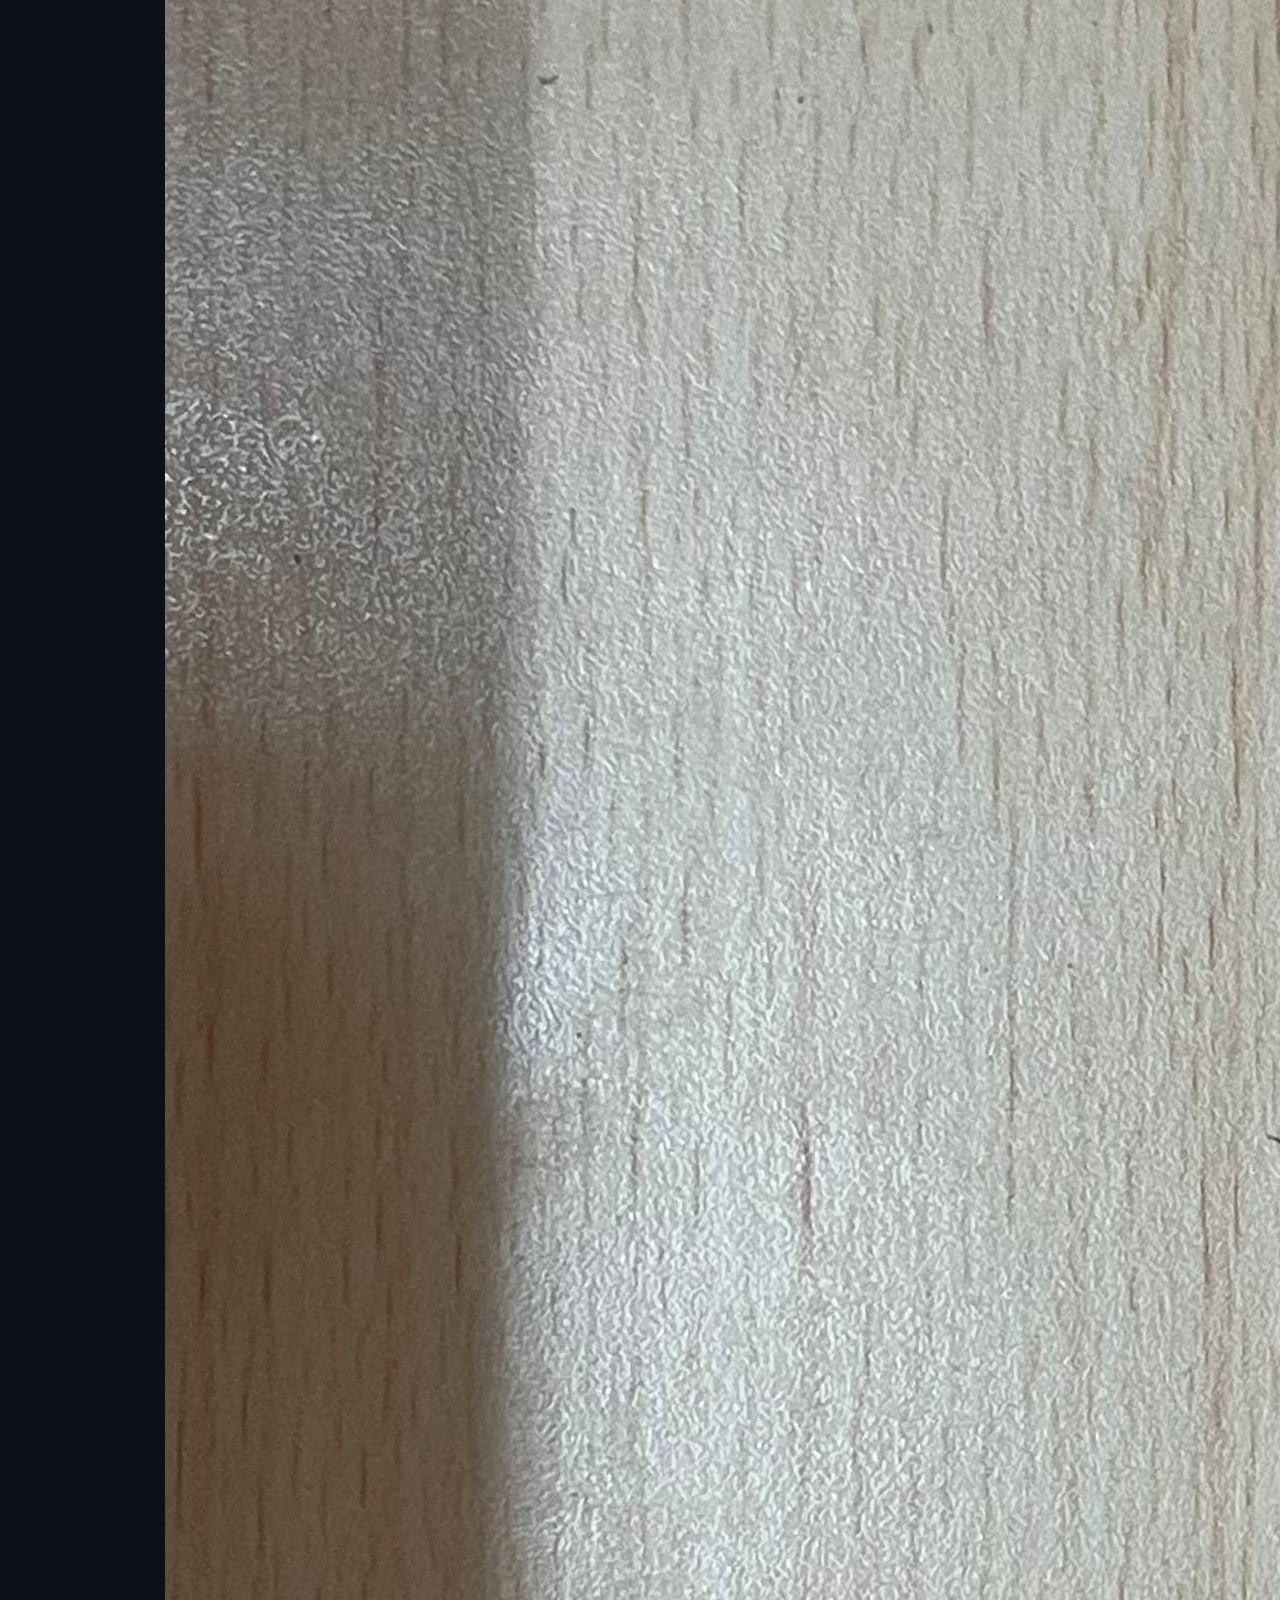
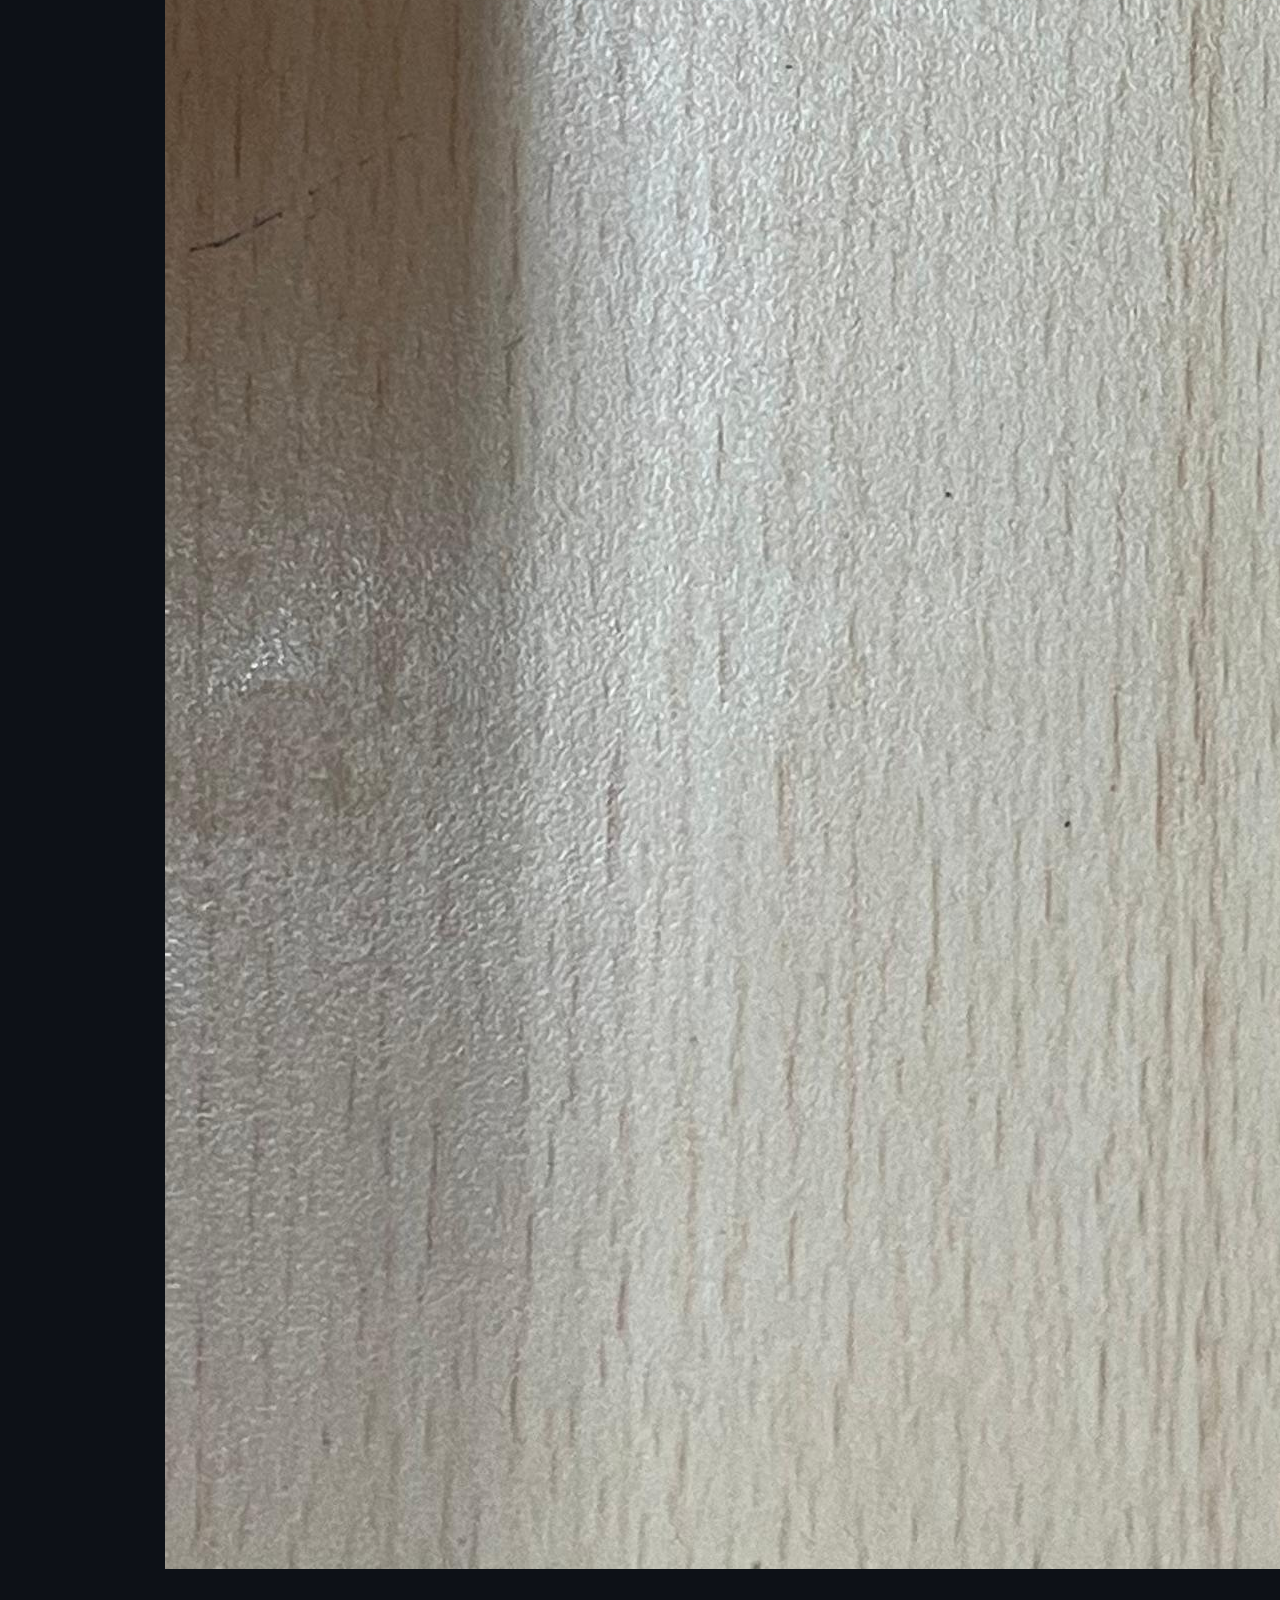
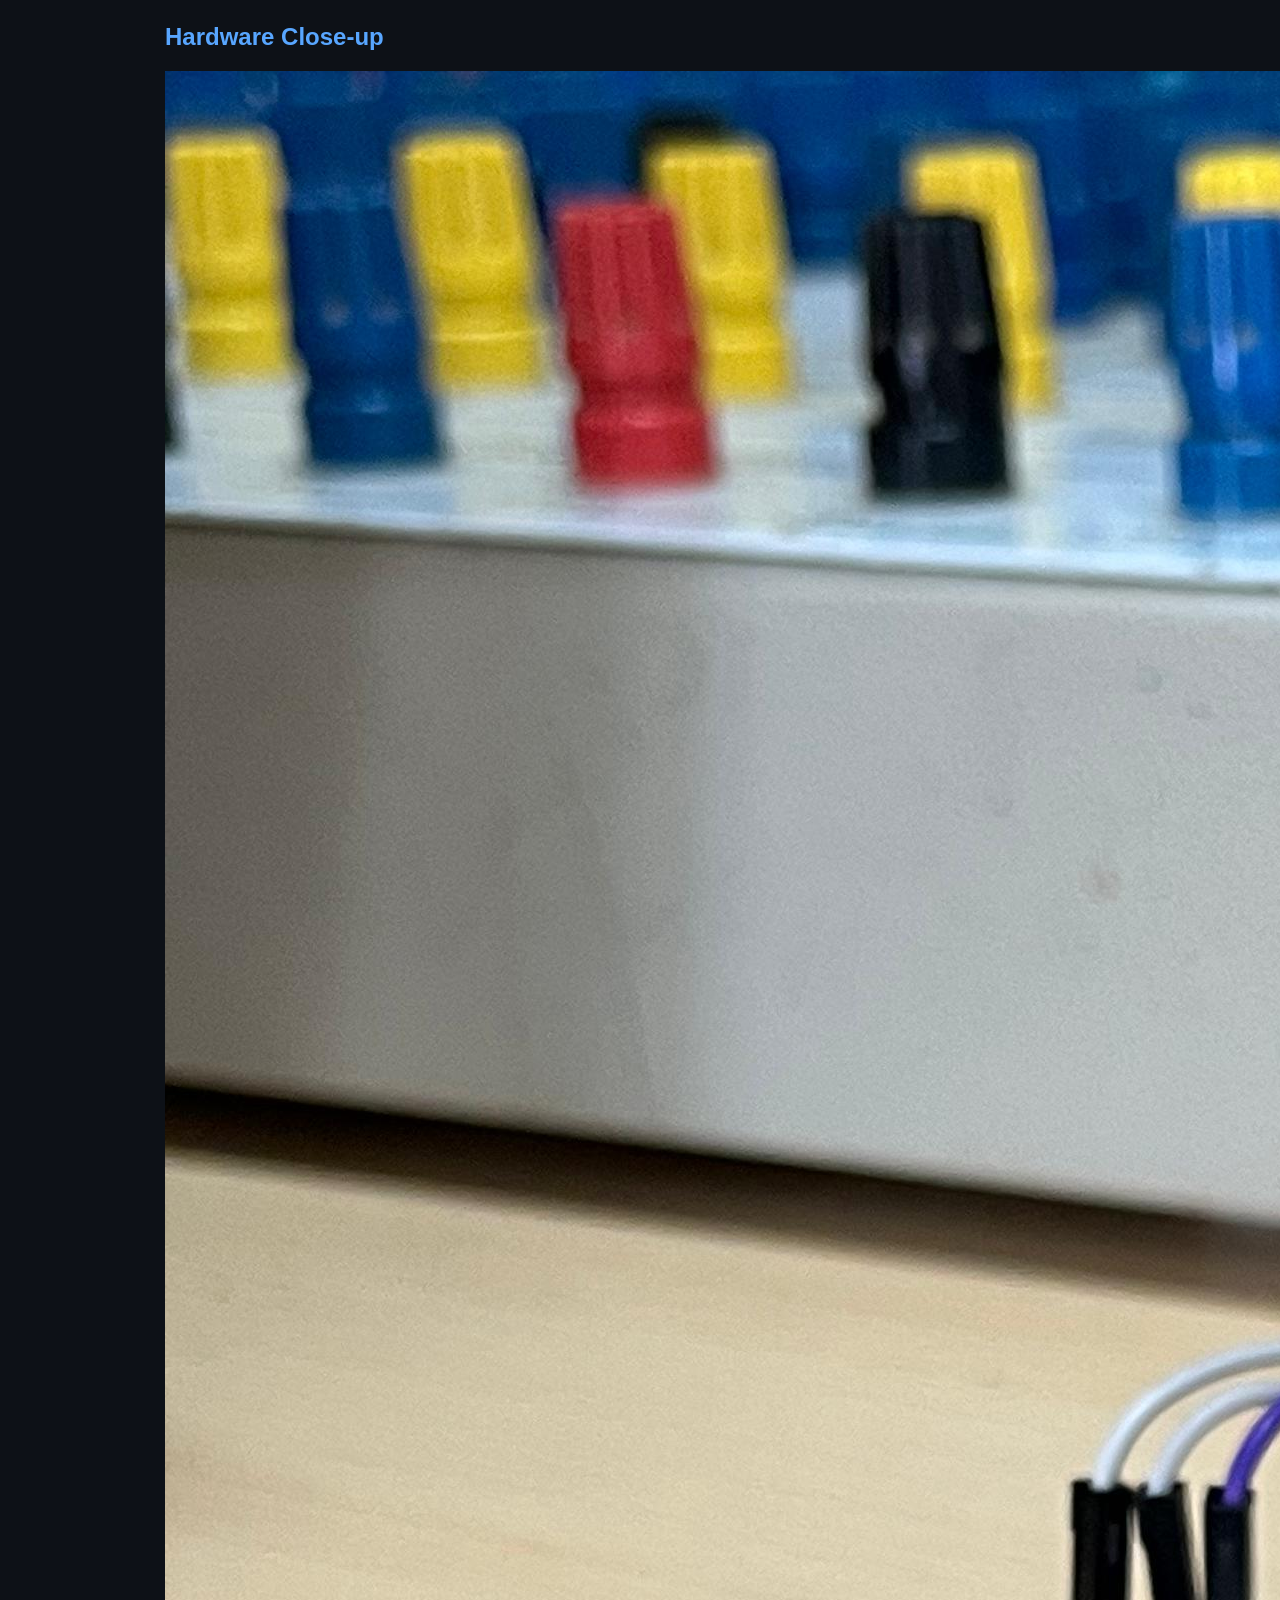
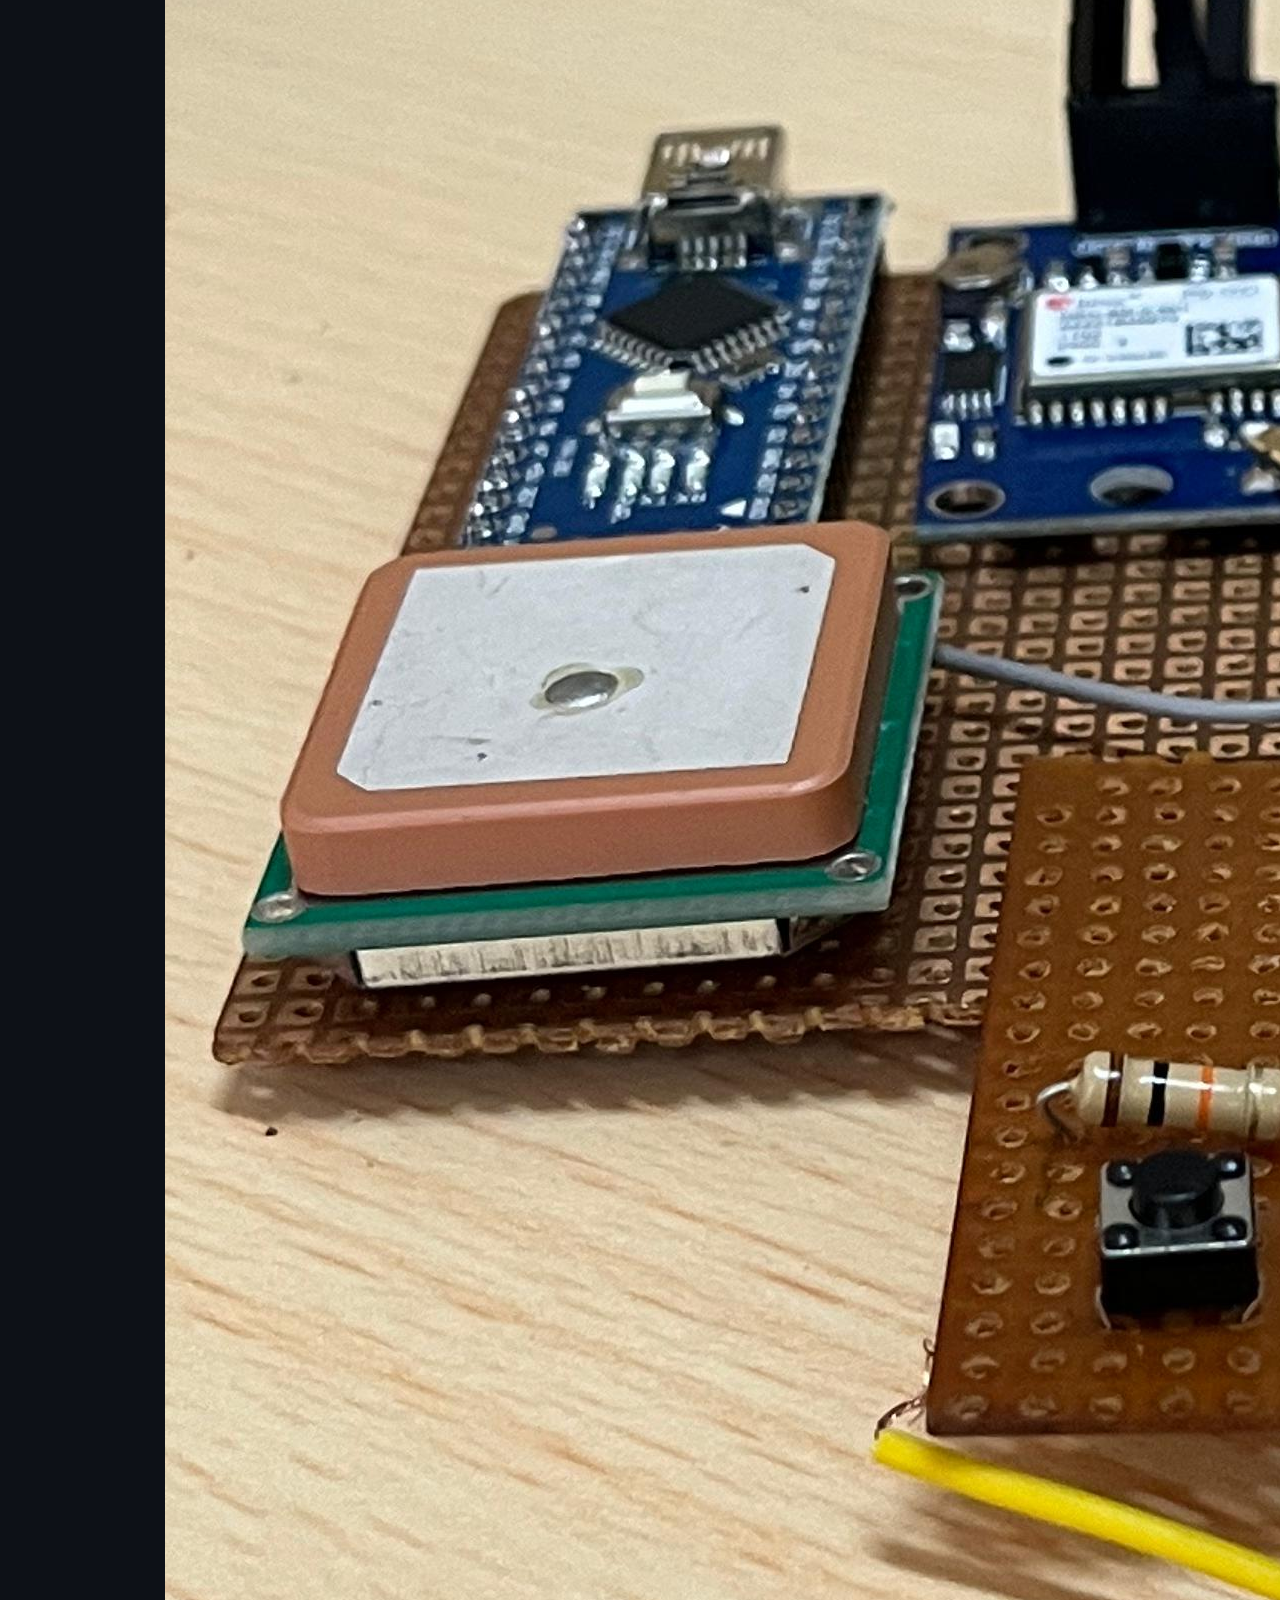
==== commit f47f1d45: "Update index.html" ====
--- a/index.html
+++ b/index.html
@@ -20,7 +20,7 @@
             SIM800L, and Neo-6M GPS.
         </p>
 
-        <img src="../images/wearable-demo.jpeg" class="hero-image">
+        <img src="images/wearable-demo.jpeg" alt="Wearable Demo">
 
         <h2>Project Features</h2>
 
@@ -34,15 +34,15 @@
 
         <h2>Hardware Prototype</h2>
 
-        <img src="../images/full-system.jpeg" class="project-image">
+        <img src="images/hardware-prototype.jpeg" alt="Hardware Prototype">
 
         <h2>ESP32 Controller</h2>
 
-        <img src="../images/esp32-prototype.jpeg" class="project-image">
+        <img src="images/esp32-prototype.jpeg" alt="ESP32 Prototype">
 
         <h2>Hardware Close-up</h2>
 
-        <img src="../images/hardware-closeup.jpeg" class="project-image">
+        <img src="images/hardware-closeup.jpeg" alt="Hardware Closeup">
 
         <h2>GitHub Repository</h2>
 
--- a/style.css
+++ b/style.css
@@ -0,0 +1,80 @@
+body {
+    margin: 0;
+    padding: 0;
+    background: #0d1117;
+    color: white;
+    font-family: Arial, sans-serif;
+}
+
+.container {
+    max-width: 950px;
+    margin: auto;
+    padding: 40px;
+}
+
+h1 {
+    color: #58a6ff;
+    font-size: 50px;
+    margin-bottom: 10px;
+}
+
+.subtitle {
+    font-size: 20px;
+    line-height: 1.6;
+    color: #c9d1d9;
+    margin-bottom: 35px;
+}
+
+h2 {
+    margin-top: 50px;
+    color: #58a6ff;
+}
+
+.hero-image {
+    width: 100%;
+    border-radius: 18px;
+    margin-top: 20px;
+    margin-bottom: 40px;
+    box-shadow: 0 0 25px rgba(88, 166, 255, 0.25);
+}
+
+.project-image {
+    width: 100%;
+    border-radius: 15px;
+    margin-top: 20px;
+    margin-bottom: 30px;
+}
+
+ul {
+    padding-left: 20px;
+}
+
+ul li {
+    margin-bottom: 12px;
+    font-size: 18px;
+    color: #e6edf3;
+}
+
+button {
+    background: #238636;
+    color: white;
+    border: none;
+    padding: 15px 28px;
+    border-radius: 12px;
+    font-size: 16px;
+    cursor: pointer;
+    transition: 0.3s;
+}
+
+button:hover {
+    background: #2ea043;
+    transform: scale(1.03);
+}
+
+footer {
+    margin-top: 70px;
+    padding-top: 20px;
+    border-top: 1px solid #30363d;
+    color: #8b949e;
+    text-align: center;
+}
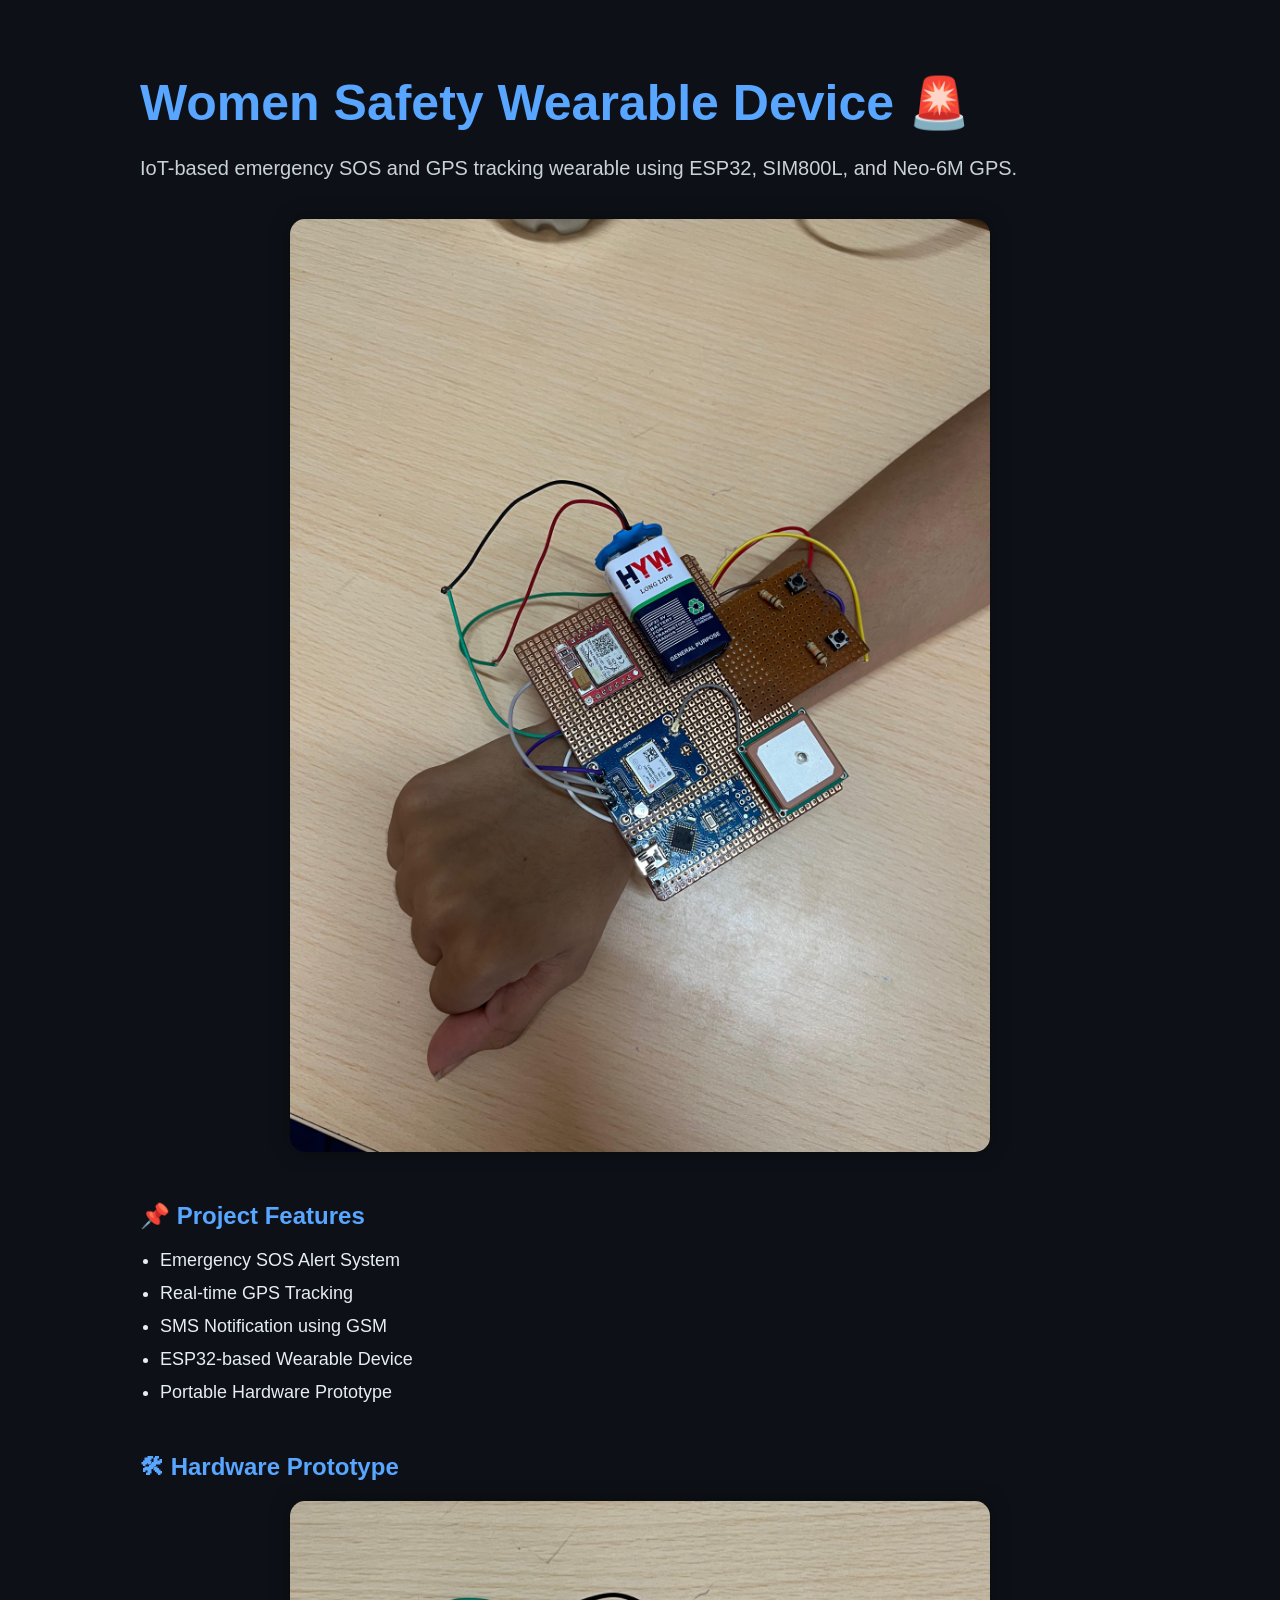
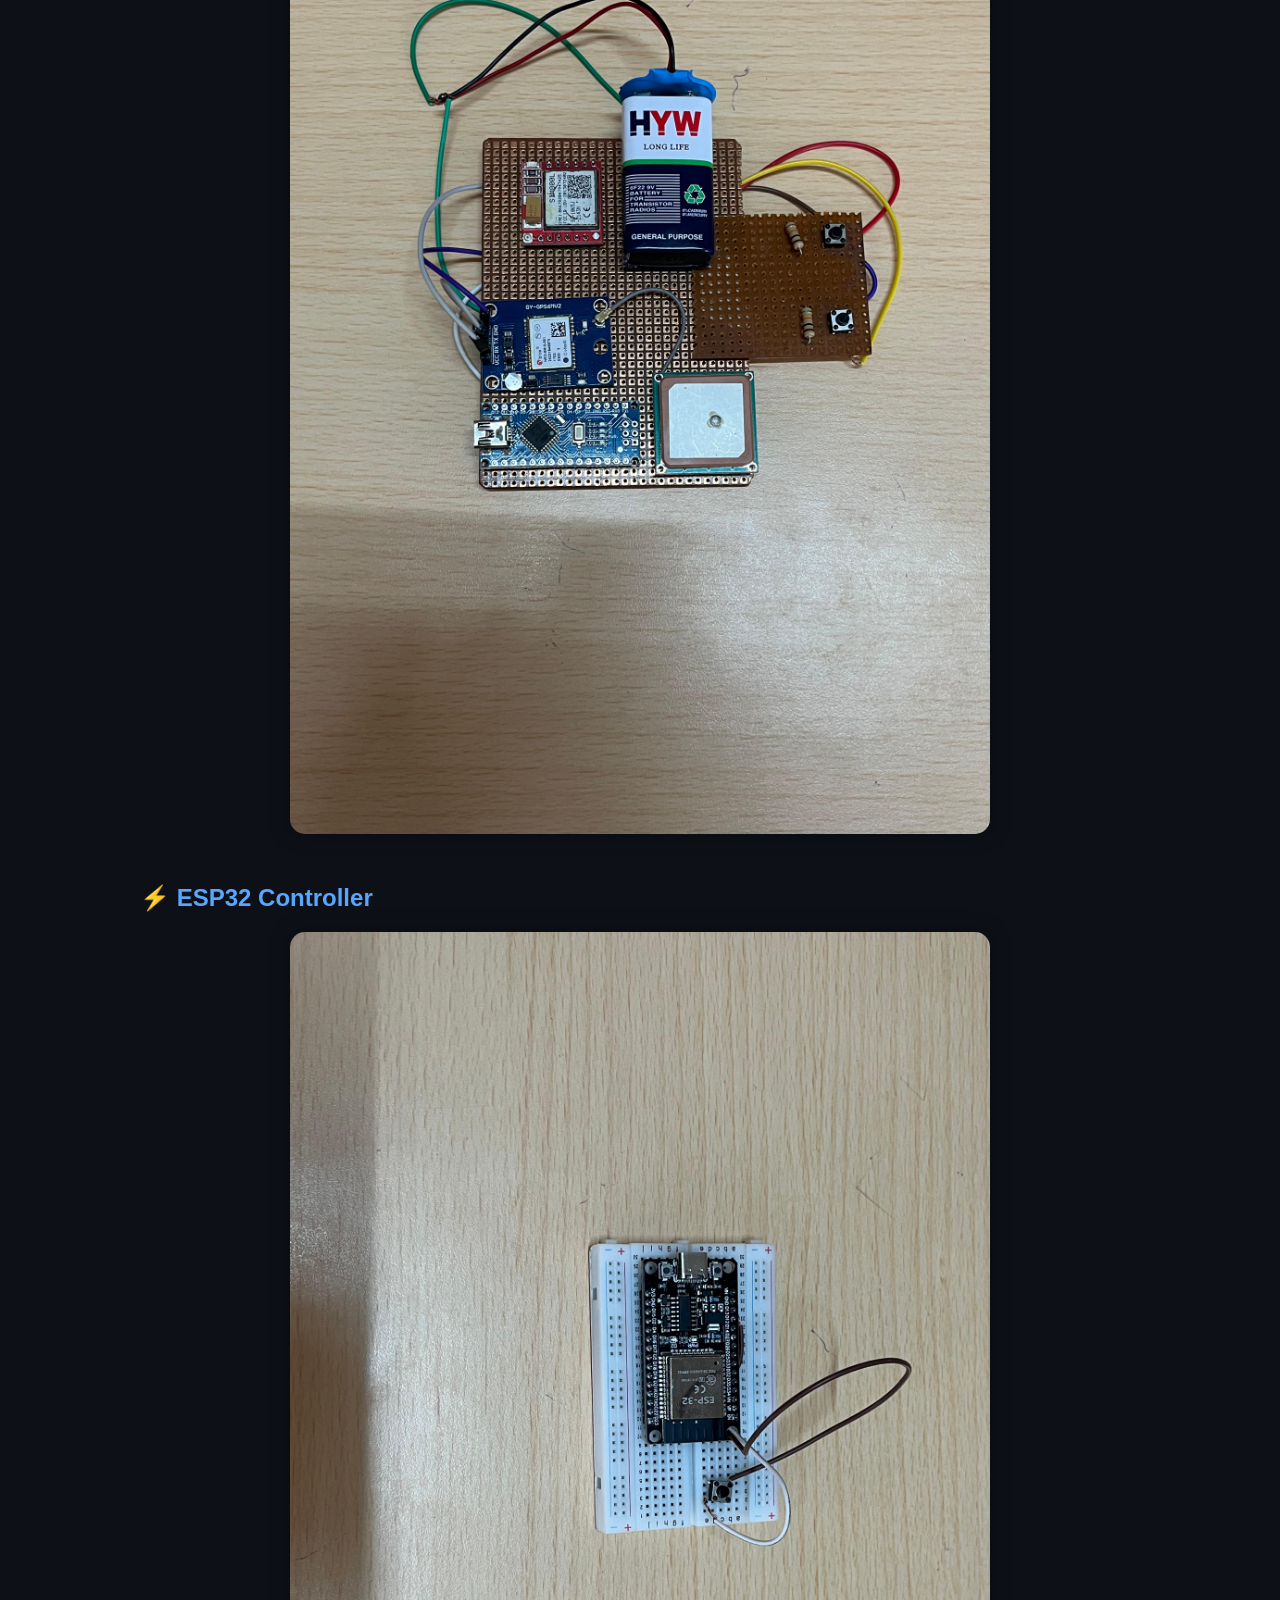
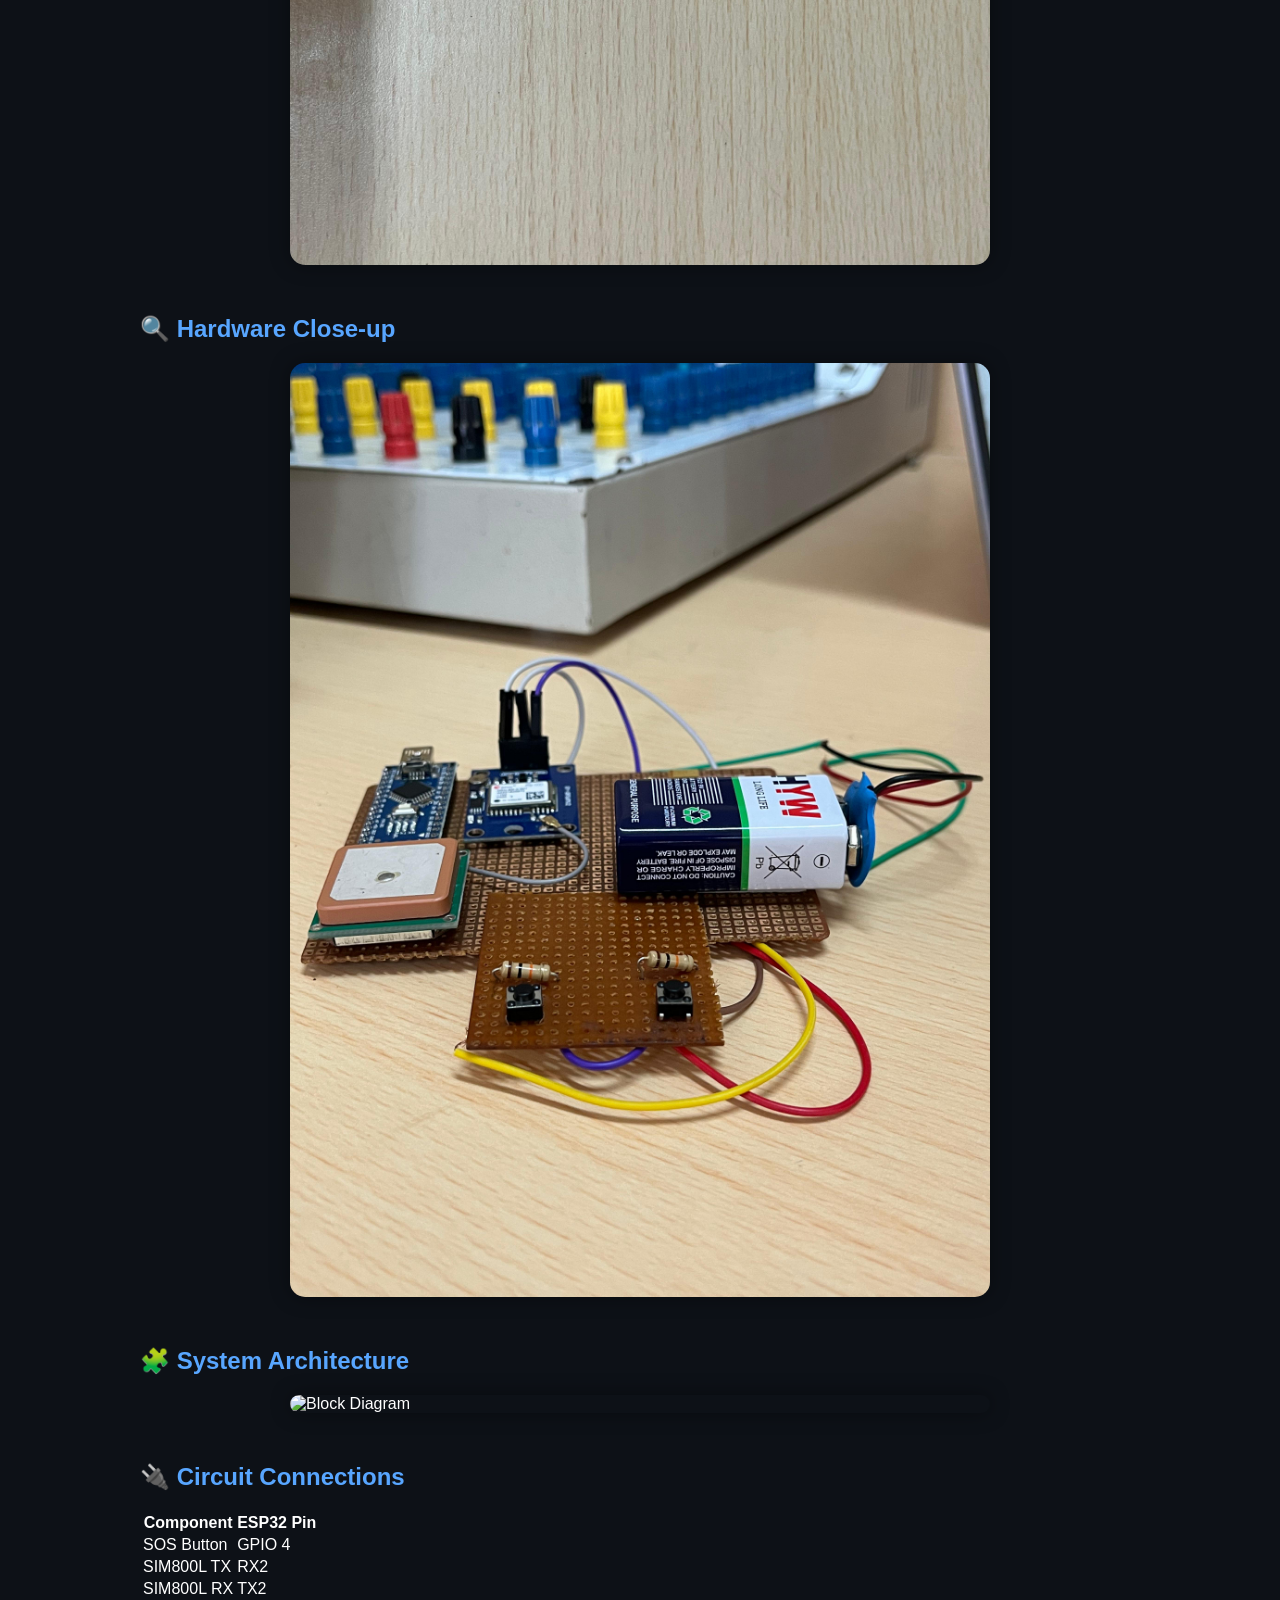
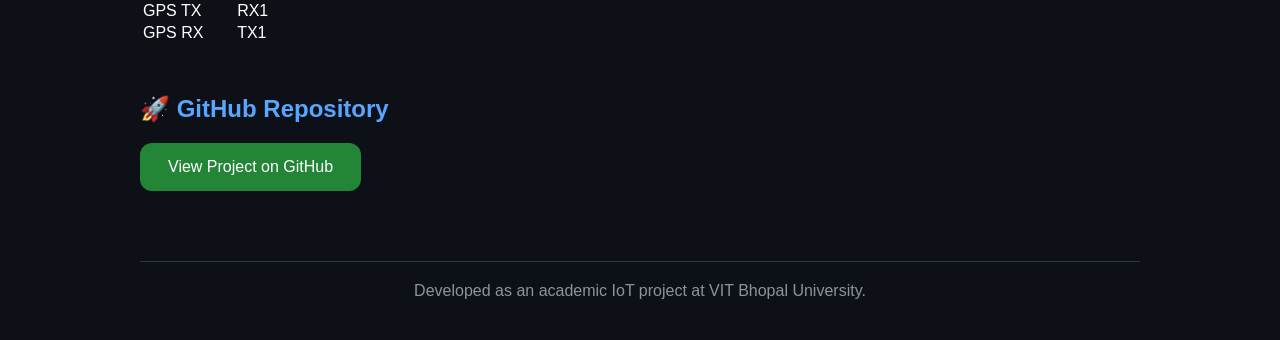
==== commit fe946e22: "Enhance index.html with emojis and new sections Updated headings with emojis and added circuit conne" ====
--- a/index.html
+++ b/index.html
@@ -20,9 +20,9 @@
             SIM800L, and Neo-6M GPS.
         </p>
 
-        <img src="images/wearable-demo.jpeg" alt="Wearable Demo">
+        <img src="images/wearable-demo.jpeg" alt="Wearable Demo" class="project-image">
 
-        <h2>Project Features</h2>
+        <h2>📌 Project Features</h2>
 
         <ul>
             <li>Emergency SOS Alert System</li>
@@ -32,19 +32,58 @@
             <li>Portable Hardware Prototype</li>
         </ul>
 
-        <h2>Hardware Prototype</h2>
+        <h2>🛠 Hardware Prototype</h2>
 
-        <img src="images/hardware-prototype.jpeg" alt="Hardware Prototype">
+        <img src="images/hardware-prototype.jpeg" alt="Hardware Prototype" class="project-image">
 
-        <h2>ESP32 Controller</h2>
+        <h2>⚡ ESP32 Controller</h2>
 
-        <img src="images/esp32-prototype.jpeg" alt="ESP32 Prototype">
+        <img src="images/esp32-prototype.jpeg" alt="ESP32 Prototype" class="project-image">
 
-        <h2>Hardware Close-up</h2>
+        <h2>🔍 Hardware Close-up</h2>
 
-        <img src="images/hardware-closeup.jpeg" alt="Hardware Closeup">
+        <img src="images/hardware-closeup.jpeg" alt="Hardware Closeup" class="project-image">
 
-        <h2>GitHub Repository</h2>
+        <h2>🧩 System Architecture</h2>
+
+        <img src="images/block-diagram.png" alt="Block Diagram" class="project-image">
+
+        <h2>🔌 Circuit Connections</h2>
+
+        <table>
+            <tr>
+                <th>Component</th>
+                <th>ESP32 Pin</th>
+            </tr>
+
+            <tr>
+                <td>SOS Button</td>
+                <td>GPIO 4</td>
+            </tr>
+
+            <tr>
+                <td>SIM800L TX</td>
+                <td>RX2</td>
+            </tr>
+
+            <tr>
+                <td>SIM800L RX</td>
+                <td>TX2</td>
+            </tr>
+
+            <tr>
+                <td>GPS TX</td>
+                <td>RX1</td>
+            </tr>
+
+            <tr>
+                <td>GPS RX</td>
+                <td>TX1</td>
+            </tr>
+
+        </table>
+
+        <h2>🚀 GitHub Repository</h2>
 
         <a href="https://github.com/diyasharma22/women-safety-wearable-device" target="_blank">
             <button>
--- a/style.css
+++ b/style.css
@@ -7,9 +7,10 @@
 }
 
 .container {
-    max-width: 950px;
+    width: 90%;
+    max-width: 1000px;
     margin: auto;
-    padding: 40px;
+    padding: 40px 20px;
 }
 
 h1 {
@@ -78,3 +79,18 @@
     color: #8b949e;
     text-align: center;
 }
+
+img {
+    width: 100%;
+    max-width: 700px;
+    height: auto;
+    border-radius: 15px;
+    margin: 20px auto;
+    display: block;
+    box-shadow: 0 0 20px rgba(0,0,0,0.4);
+}
+
+img:hover {
+    transform: scale(1.02);
+    transition: 0.3s ease;
+}
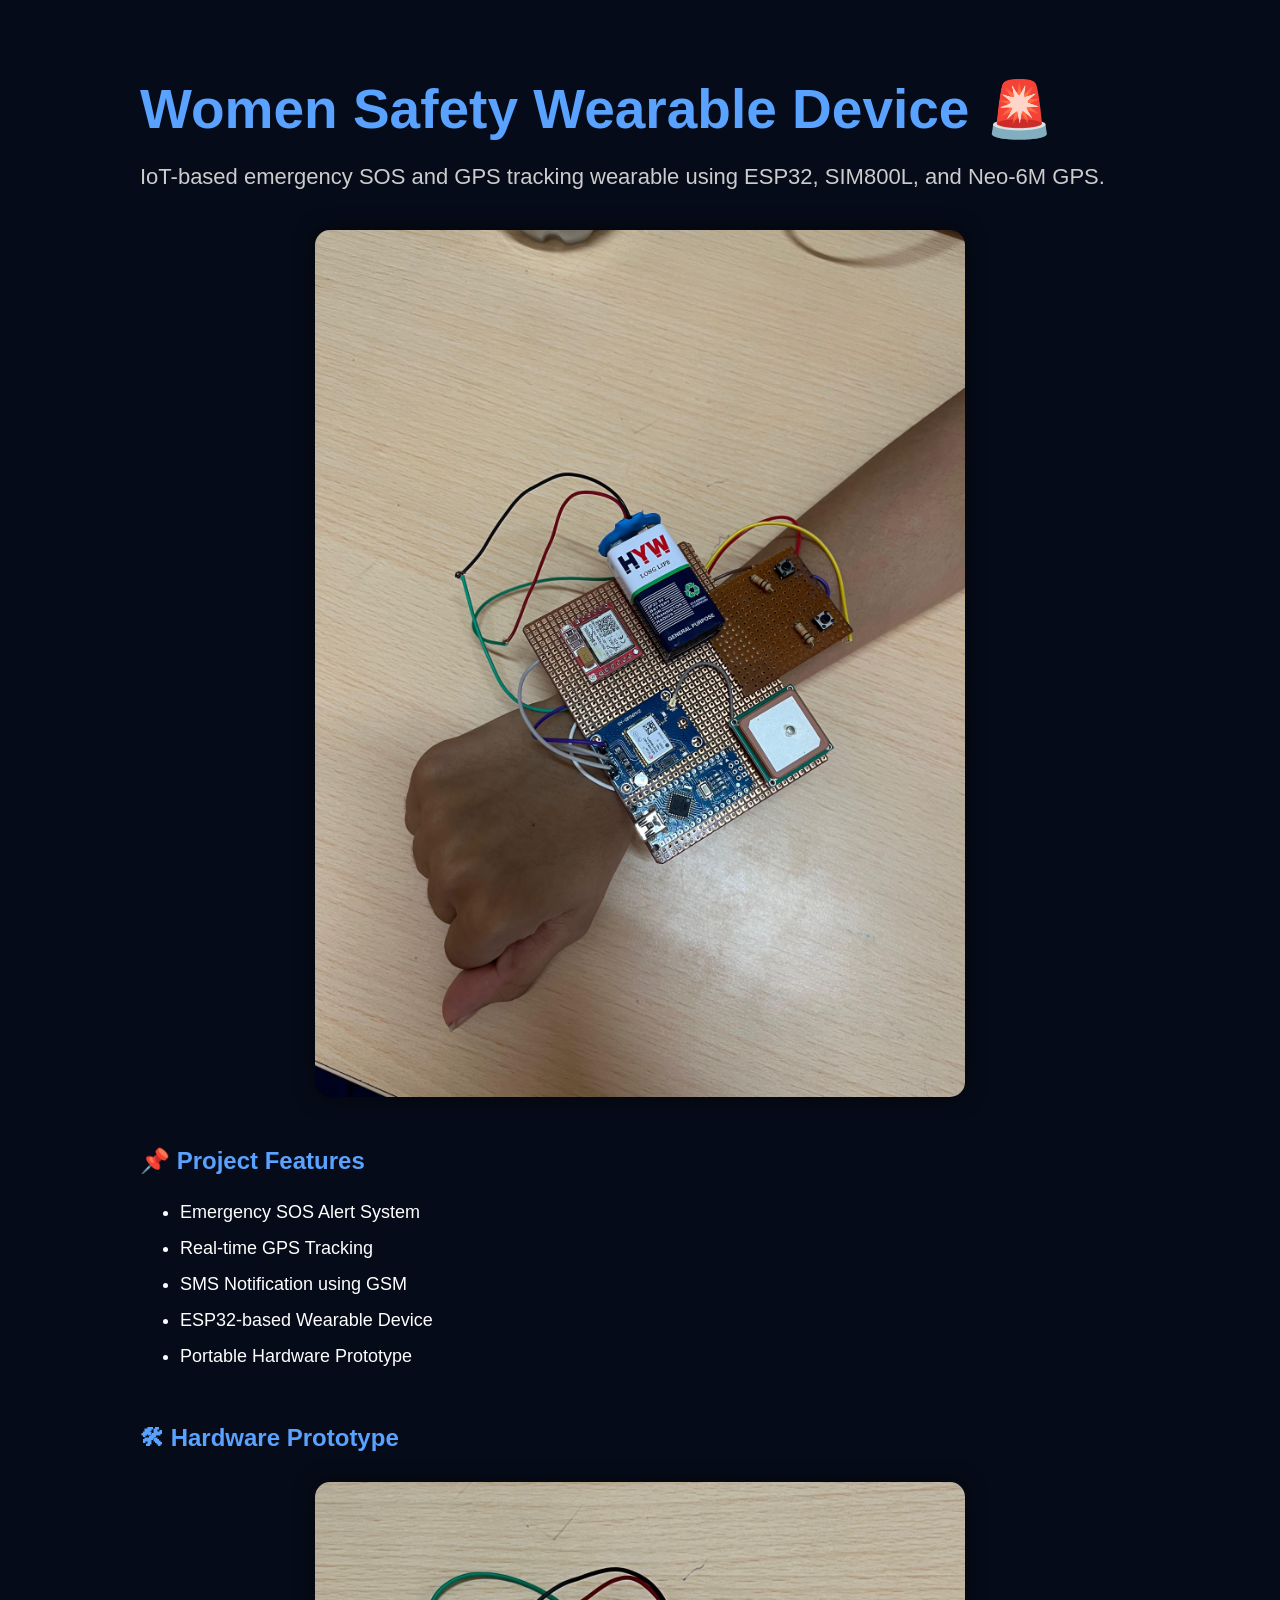
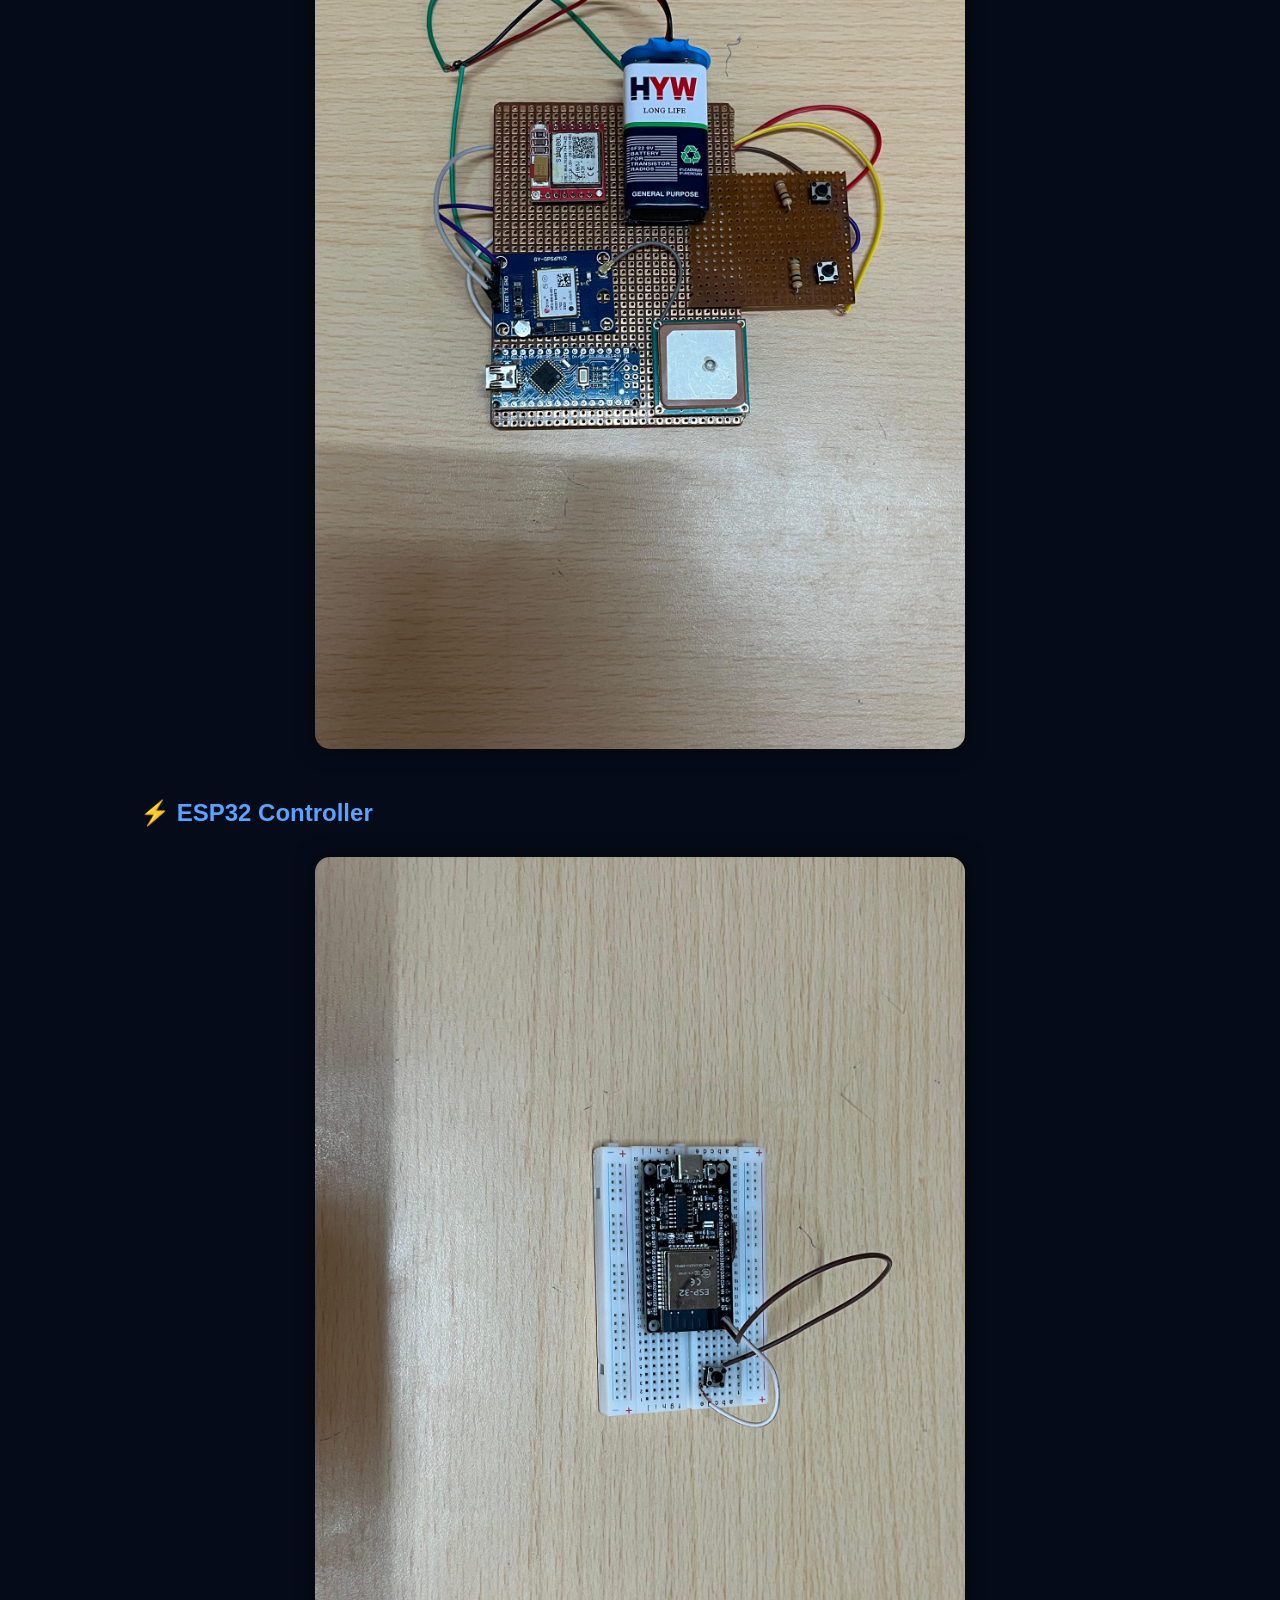
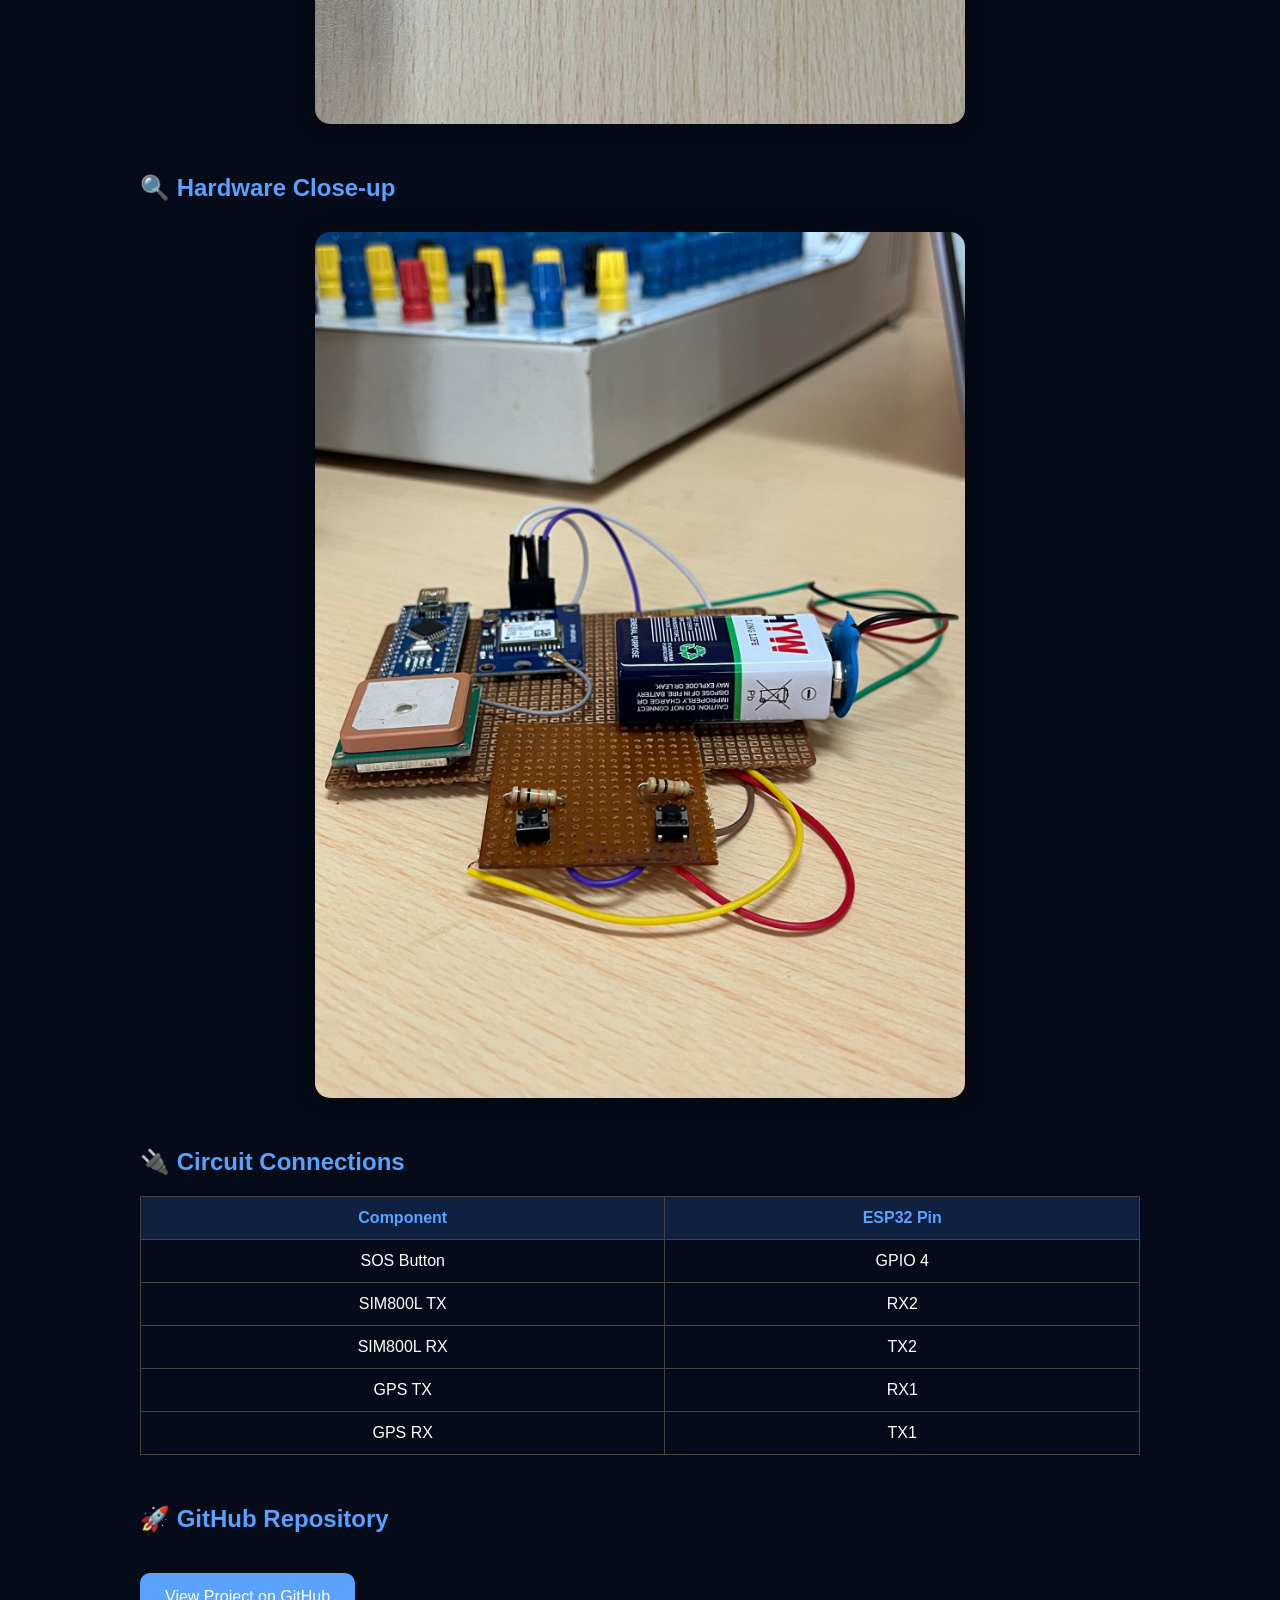
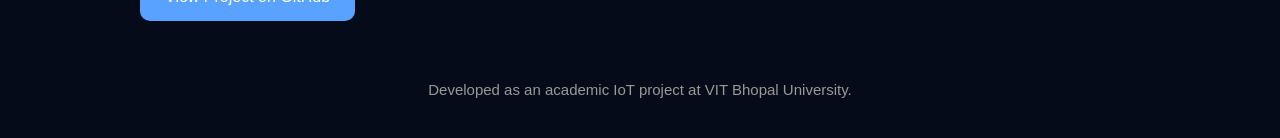
==== commit c87119d0: "Update index.html" ====
--- a/index.html
+++ b/index.html
@@ -43,10 +43,6 @@
         <h2>🔍 Hardware Close-up</h2>
 
         <img src="images/hardware-closeup.jpeg" alt="Hardware Closeup" class="project-image">
-
-        <h2>🧩 System Architecture</h2>
-
-        <img src="images/block-diagram.png" alt="Block Diagram" class="project-image">
 
         <h2>🔌 Circuit Connections</h2>
 
--- a/style.css
+++ b/style.css
@@ -1,7 +1,7 @@
 body {
     margin: 0;
     padding: 0;
-    background: #0d1117;
+    background: #050b18;
     color: white;
     font-family: Arial, sans-serif;
 }
@@ -14,83 +14,97 @@
 }
 
 h1 {
-    color: #58a6ff;
-    font-size: 50px;
+    font-size: 55px;
+    color: #5aa2ff;
     margin-bottom: 10px;
 }
 
 .subtitle {
-    font-size: 20px;
-    line-height: 1.6;
-    color: #c9d1d9;
-    margin-bottom: 35px;
+    font-size: 22px;
+    color: #cccccc;
+    margin-bottom: 40px;
 }
 
 h2 {
+    color: #5aa2ff;
     margin-top: 50px;
-    color: #58a6ff;
 }
 
-.hero-image {
-    width: 100%;
-    border-radius: 18px;
-    margin-top: 20px;
-    margin-bottom: 40px;
-    box-shadow: 0 0 25px rgba(88, 166, 255, 0.25);
+ul {
+    line-height: 2;
+    font-size: 18px;
 }
 
 .project-image {
-    width: 100%;
+    width: 70%;
+    max-width: 650px;
+    height: auto;
+    display: block;
+    margin: 30px auto;
     border-radius: 15px;
-    margin-top: 20px;
-    margin-bottom: 30px;
+    box-shadow: 0 0 20px rgba(0,0,0,0.5);
+    transition: 0.3s ease;
 }
 
-ul {
-    padding-left: 20px;
+.project-image:hover {
+    transform: scale(1.02);
 }
 
-ul li {
-    margin-bottom: 12px;
-    font-size: 18px;
-    color: #e6edf3;
+table {
+    width: 100%;
+    border-collapse: collapse;
+    margin-top: 20px;
+}
+
+table, th, td {
+    border: 1px solid #444;
+}
+
+th {
+    background: #102040;
+    color: #5aa2ff;
+    padding: 12px;
+}
+
+td {
+    padding: 12px;
+    text-align: center;
 }
 
 button {
-    background: #238636;
+    background: #5aa2ff;
     color: white;
     border: none;
-    padding: 15px 28px;
-    border-radius: 12px;
+    padding: 15px 25px;
     font-size: 16px;
+    border-radius: 10px;
     cursor: pointer;
-    transition: 0.3s;
+    margin-top: 20px;
+    transition: 0.3s ease;
 }
 
 button:hover {
-    background: #2ea043;
-    transform: scale(1.03);
+    background: #3d7edb;
 }
 
 footer {
-    margin-top: 70px;
-    padding-top: 20px;
-    border-top: 1px solid #30363d;
-    color: #8b949e;
+    margin-top: 60px;
     text-align: center;
+    color: #999;
+    font-size: 15px;
 }
 
-img {
-    width: 100%;
-    max-width: 700px;
-    height: auto;
-    border-radius: 15px;
-    margin: 20px auto;
-    display: block;
-    box-shadow: 0 0 20px rgba(0,0,0,0.4);
+@media (max-width: 768px) {
+
+    h1 {
+        font-size: 38px;
+    }
+
+    .subtitle {
+        font-size: 18px;
+    }
+
+    .project-image {
+        width: 95%;
+    }
 }
-
-img:hover {
-    transform: scale(1.02);
-    transition: 0.3s ease;
-}
